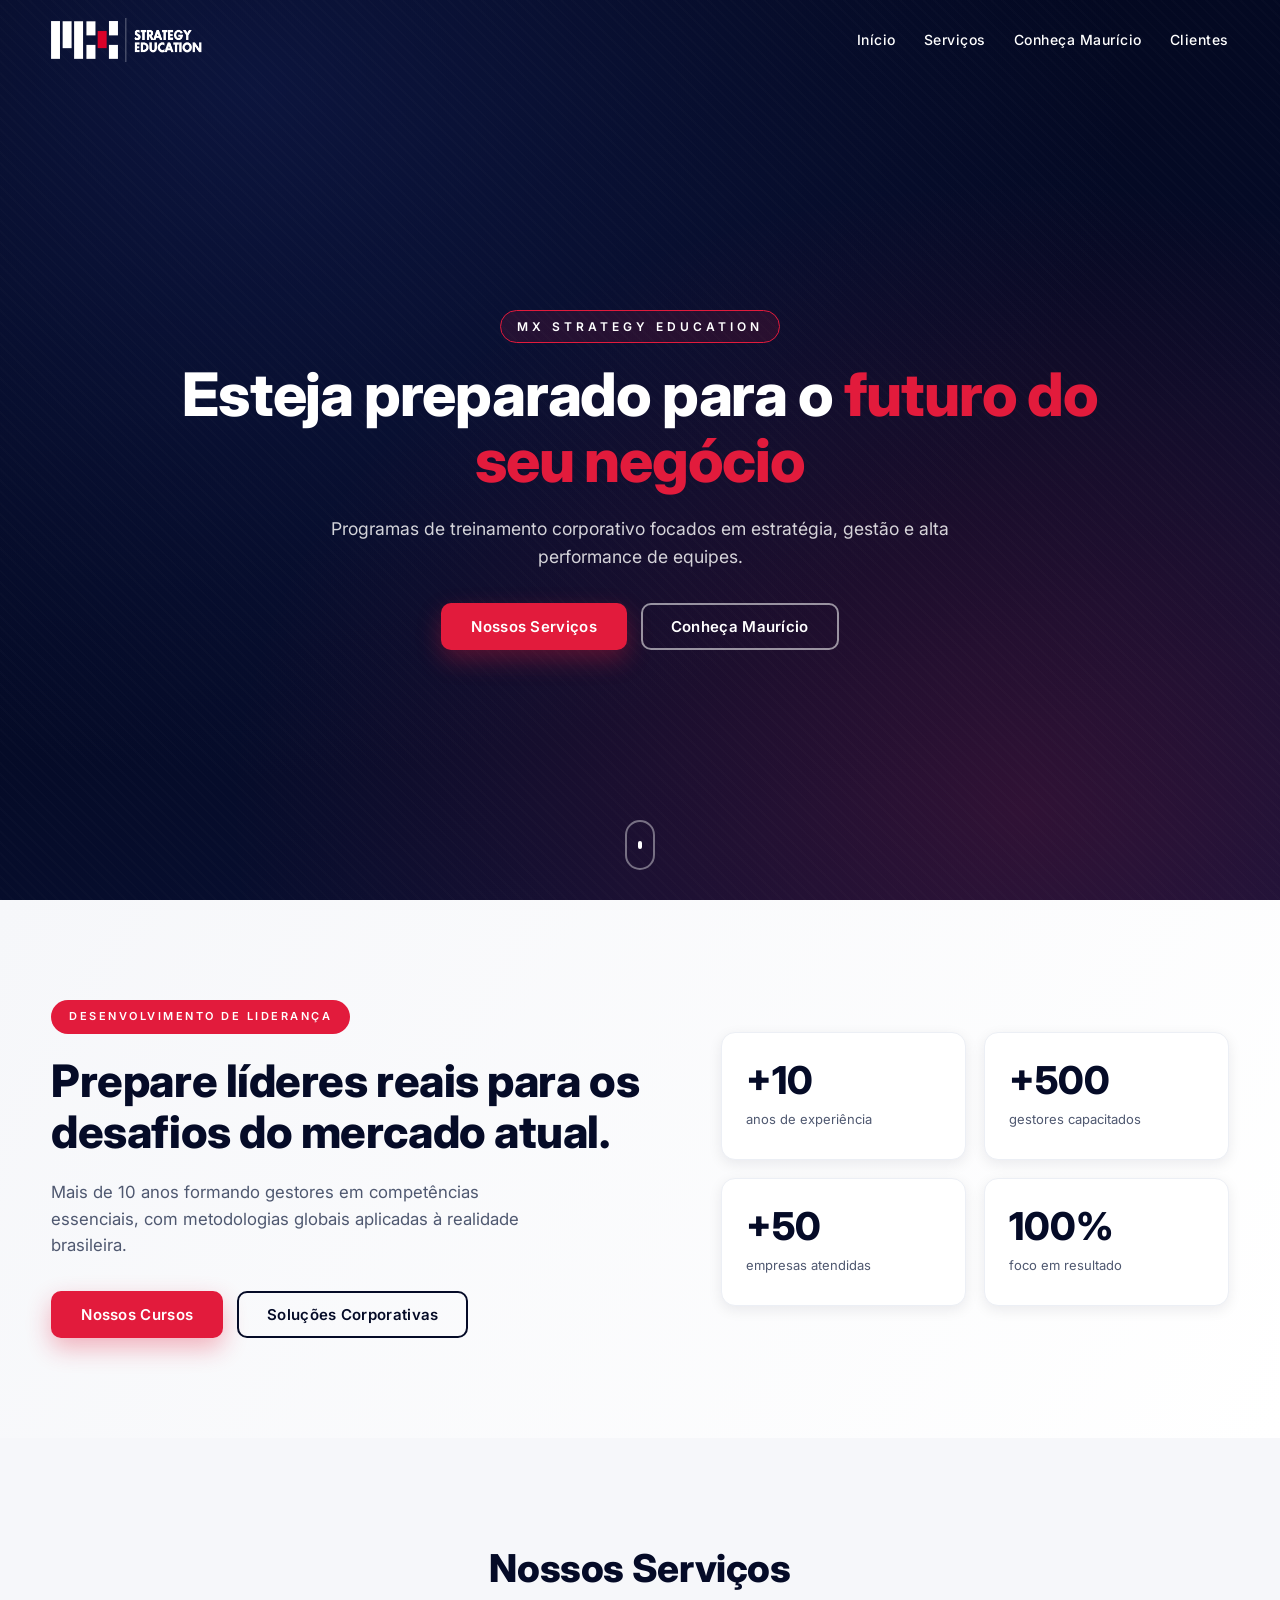
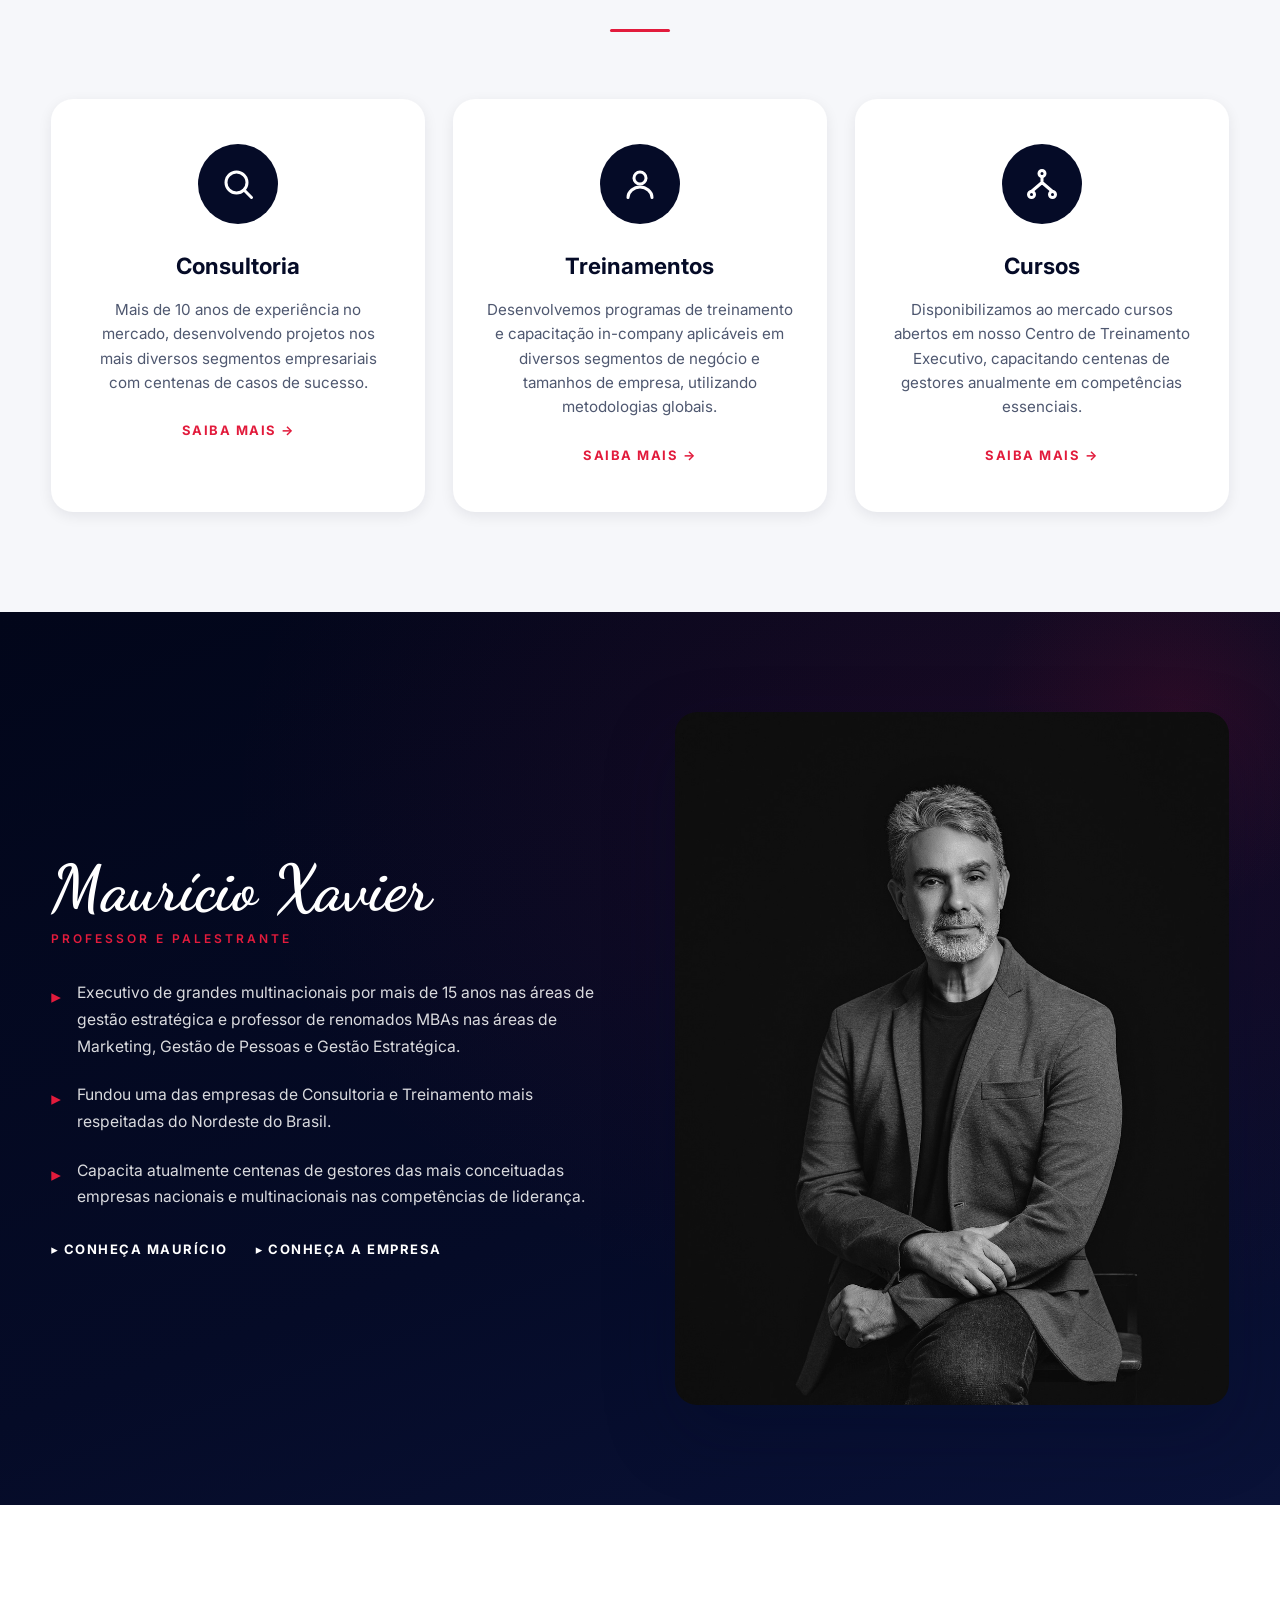
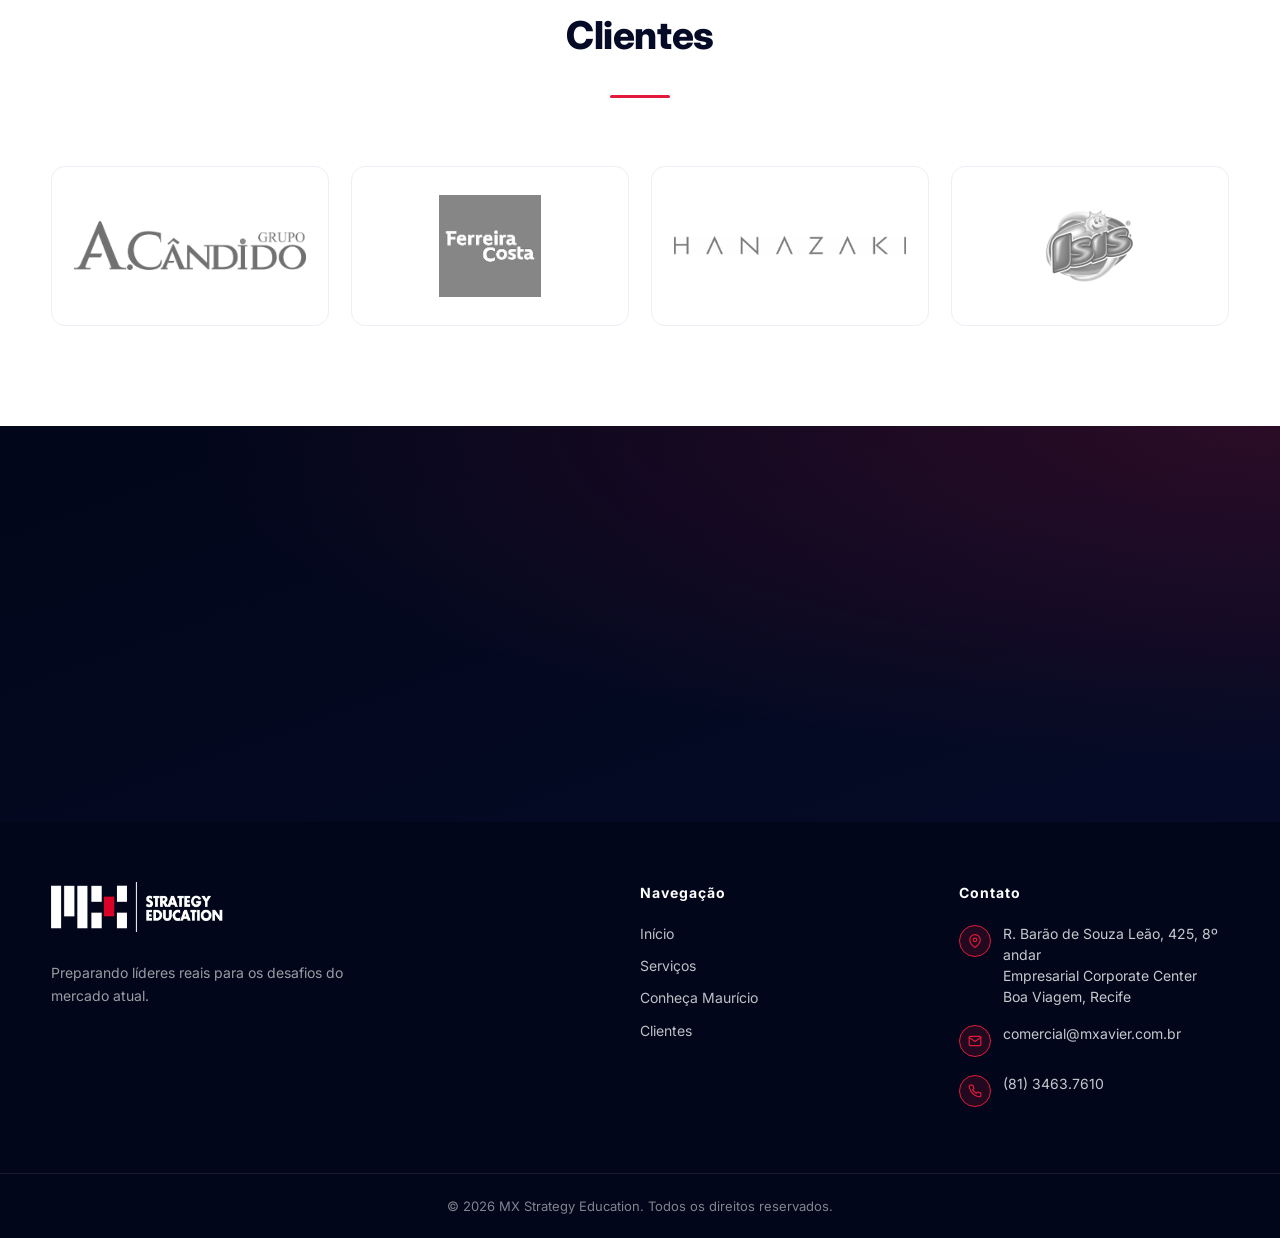
==== index.html @ 1141514d "Primeira Versão do Site" ====
<!DOCTYPE html>
<html lang="pt-BR">
<head>
  <meta charset="UTF-8" />
  <meta name="viewport" content="width=device-width, initial-scale=1.0" />
  <meta name="description" content="MX Strategy Education — Consultoria, treinamentos e cursos em gestão estratégica, liderança e alta performance de equipes. Mais de 10 anos formando gestores no Brasil." />
  <meta name="keywords" content="treinamento corporativo, consultoria empresarial, gestão estratégica, liderança, MBA, Maurício Xavier, M.Xavier & Associados, Recife, Boa Viagem" />
  <meta name="author" content="MX Strategy Education" />
  <meta name="robots" content="index, follow" />
  <title>MX Strategy Education</title>

  <link rel="canonical" href="https://www.mxavier.com.br/" />

  <meta property="og:type" content="website" />
  <meta property="og:site_name" content="MX Strategy Education" />
  <meta property="og:locale" content="pt_BR" />
  <meta property="og:url" content="https://www.mxavier.com.br/" />
  <meta property="og:title" content="MX Strategy Education | Esteja preparado para o futuro do seu negócio" />
  <meta property="og:description" content="Consultoria, treinamentos e cursos em gestão estratégica, liderança e alta performance de equipes." />
  <meta property="og:image" content="https://www.mxavier.com.br/assets/mx-logo-branca.png" />
  <meta property="og:image:alt" content="MX Strategy Education" />

  <meta name="twitter:card" content="summary_large_image" />
  <meta name="twitter:title" content="MX Strategy Education" />
  <meta name="twitter:description" content="Programas de treinamento corporativo focados em estratégia, gestão e alta performance de equipes." />
  <meta name="twitter:image" content="https://www.mxavier.com.br/assets/mx-logo-branca.png" />

  <link rel="icon" type="image/svg+xml" href="assets/favicon.svg" />
  <link rel="alternate icon" href="assets/favicon.svg" />

  <link rel="preconnect" href="https://fonts.googleapis.com">
  <link rel="preconnect" href="https://fonts.gstatic.com" crossorigin>
  <link href="https://fonts.googleapis.com/css2?family=Inter:wght@400;500;600;700;800;900&family=Dancing+Script:wght@700&display=swap" rel="stylesheet">

  <link rel="stylesheet" href="css/styles.css" />
</head>
<body>

  <header class="site-header" id="siteHeader">
    <div class="container nav-container">
      <a href="#inicio" class="logo">
        <img src="assets/mx-logo-branca.png" alt="MX Strategy Education">
      </a>
      <nav class="nav" id="mainNav">
        <a href="#inicio">Início</a>
        <a href="#servicos">Serviços</a>
        <a href="#mauricio">Conheça Maurício</a>
        <a href="#clientes">Clientes</a>
      </nav>
      <button class="nav-toggle" id="navToggle" aria-label="Abrir menu">
        <span></span><span></span><span></span>
      </button>
    </div>
  </header>

  <section class="hero" id="inicio">
    <div class="hero-overlay"></div>
    <div class="container hero-content">
      <p class="eyebrow">MX STRATEGY EDUCATION</p>
      <h1 class="hero-title">
        Esteja preparado para o <span class="accent">futuro do seu negócio</span>
      </h1>
      <p class="hero-sub">
        Programas de treinamento corporativo focados em estratégia,
        gestão e alta performance de equipes.
      </p>
      <div class="hero-cta">
        <a href="#servicos" class="btn btn-primary">Nossos Serviços</a>
        <a href="#mauricio" class="btn btn-ghost">Conheça Maurício</a>
      </div>
    </div>
    <a href="#servicos" class="scroll-down" aria-label="Rolar para baixo"><span></span></a>
  </section>

  <section class="band">
    <div class="container band-grid">
      <div class="band-text">
        <span class="badge">DESENVOLVIMENTO DE LIDERANÇA</span>
        <h2>Prepare líderes reais para os desafios do mercado atual.</h2>
        <p>Mais de 10 anos formando gestores em competências essenciais, com metodologias globais aplicadas à realidade brasileira.</p>
        <div class="band-cta">
          <a href="#servicos" class="btn btn-primary">Nossos Cursos</a>
          <a href="#mauricio" class="btn btn-outline">Soluções Corporativas</a>
        </div>
      </div>
      <div class="band-stats">
        <div class="stat"><strong>+10</strong><span>anos de experiência</span></div>
        <div class="stat"><strong>+500</strong><span>gestores capacitados</span></div>
        <div class="stat"><strong>+50</strong><span>empresas atendidas</span></div>
        <div class="stat"><strong>100%</strong><span>foco em resultado</span></div>
      </div>
    </div>
  </section>

  <section class="services" id="servicos">
    <div class="container">
      <header class="section-header">
        <h2>Nossos Serviços</h2>
        <span class="section-divider"></span>
      </header>
      <div class="service-grid">
        <article class="service-card">
          <div class="service-icon">
            <svg viewBox="0 0 24 24" fill="none" stroke="currentColor" stroke-width="2" stroke-linecap="round" stroke-linejoin="round">
              <circle cx="11" cy="11" r="7"></circle><path d="m21 21-4.3-4.3"></path>
            </svg>
          </div>
          <h3>Consultoria</h3>
          <p>Mais de 10 anos de experiência no mercado, desenvolvendo projetos nos mais diversos segmentos empresariais com centenas de casos de sucesso.</p>
          <a href="#contato" class="card-link">SAIBA MAIS →</a>
        </article>
        <article class="service-card">
          <div class="service-icon">
            <svg viewBox="0 0 24 24" fill="none" stroke="currentColor" stroke-width="2" stroke-linecap="round" stroke-linejoin="round">
              <circle cx="12" cy="8" r="4"></circle><path d="M4 21c0-4 4-7 8-7s8 3 8 7"></path>
            </svg>
          </div>
          <h3>Treinamentos</h3>
          <p>Desenvolvemos programas de treinamento e capacitação in-company aplicáveis em diversos segmentos de negócio e tamanhos de empresa, utilizando metodologias globais.</p>
          <a href="#contato" class="card-link">SAIBA MAIS →</a>
        </article>
        <article class="service-card">
          <div class="service-icon">
            <svg viewBox="0 0 24 24" fill="none" stroke="currentColor" stroke-width="2" stroke-linecap="round" stroke-linejoin="round">
              <circle cx="12" cy="5" r="2"></circle><circle cx="5" cy="19" r="2"></circle><circle cx="19" cy="19" r="2"></circle><path d="M12 7v4M12 11l-7 6M12 11l7 6"></path>
            </svg>
          </div>
          <h3>Cursos</h3>
          <p>Disponibilizamos ao mercado cursos abertos em nosso Centro de Treinamento Executivo, capacitando centenas de gestores anualmente em competências essenciais.</p>
          <a href="#contato" class="card-link">SAIBA MAIS →</a>
        </article>
      </div>
    </div>
  </section>

  <section class="mauricio" id="mauricio">
    <div class="container mauricio-grid">
      <div class="mauricio-text">
        <h2 class="mauricio-name">Maurício Xavier</h2>
        <p class="mauricio-role">PROFESSOR E PALESTRANTE</p>
        <ul class="bullet-list">
          <li>Executivo de grandes multinacionais por mais de 15 anos nas áreas de gestão estratégica e professor de renomados MBAs nas áreas de Marketing, Gestão de Pessoas e Gestão Estratégica.</li>
          <li>Fundou uma das empresas de Consultoria e Treinamento mais respeitadas do Nordeste do Brasil.</li>
          <li>Capacita atualmente centenas de gestores das mais conceituadas empresas nacionais e multinacionais nas competências de liderança.</li>
        </ul>
        <div class="mauricio-links">
          <a href="mauricio.html" class="link-arrow">▸ CONHEÇA MAURÍCIO</a>
          <a href="empresa.html" class="link-arrow">▸ CONHEÇA A EMPRESA</a>
        </div>
      </div>
      <div class="mauricio-photo">
        <img src="assets/mauricio.jpg" alt="Maurício Xavier">
      </div>
    </div>
  </section>

  <section class="clients" id="clientes">
    <div class="container">
      <header class="section-header">
        <h2>Clientes</h2>
        <span class="section-divider"></span>
      </header>
      <div class="client-grid">
        <div class="client-logo"><img src="assets/cliente-acandido.png" alt="Grupo A.Cândido"></div>
        <div class="client-logo"><img src="assets/cliente-ferreiracosta.png" alt="Ferreira Costa"></div>
        <div class="client-logo"><img src="assets/cliente-hanazaki.jpg" alt="Hanazaki"></div>
        <div class="client-logo"><img src="assets/cliente-isis.png" alt="Isis"></div>
      </div>
    </div>
  </section>

  <section class="cta" id="contato">
    <div class="container cta-inner">
      <h2>Vamos preparar a sua equipe para o futuro?</h2>
      <p>Entre em contato e descubra como podemos transformar a performance da sua empresa.</p>
      <a href="mailto:comercial@mxavier.com.br" class="btn btn-primary btn-lg">Fale Conosco</a>
    </div>
  </section>

  <footer class="site-footer">
    <div class="container footer-grid">
      <div>
        <div class="logo logo-footer"><img src="assets/mx-logo-branca.png" alt="MX Strategy Education"></div>
        <p class="footer-tagline">Preparando líderes reais para os desafios do mercado atual.</p>
      </div>
      <div>
        <h4>Navegação</h4>
        <ul>
          <li><a href="#inicio">Início</a></li>
          <li><a href="#servicos">Serviços</a></li>
          <li><a href="#mauricio">Conheça Maurício</a></li>
          <li><a href="#clientes">Clientes</a></li>
        </ul>
      </div>
      <div>
        <h4>Contato</h4>
        <ul class="contact-list">
          <li>
            <span class="contact-icon"><svg viewBox="0 0 24 24" fill="none" stroke="currentColor" stroke-width="2" stroke-linecap="round" stroke-linejoin="round"><path d="M21 10c0 7-9 13-9 13s-9-6-9-13a9 9 0 0 1 18 0z"></path><circle cx="12" cy="10" r="3"></circle></svg></span>
            <span>R. Barão de Souza Leão, 425, 8º andar<br>Empresarial Corporate Center<br>Boa Viagem, Recife</span>
          </li>
          <li>
            <span class="contact-icon"><svg viewBox="0 0 24 24" fill="none" stroke="currentColor" stroke-width="2" stroke-linecap="round" stroke-linejoin="round"><rect x="2" y="4" width="20" height="16" rx="2"></rect><path d="m22 6-10 7L2 6"></path></svg></span>
            <a href="mailto:comercial@mxavier.com.br">comercial@mxavier.com.br</a>
          </li>
          <li>
            <span class="contact-icon"><svg viewBox="0 0 24 24" fill="none" stroke="currentColor" stroke-width="2" stroke-linecap="round" stroke-linejoin="round"><path d="M22 16.92v3a2 2 0 0 1-2.18 2 19.79 19.79 0 0 1-8.63-3.07 19.5 19.5 0 0 1-6-6 19.79 19.79 0 0 1-3.07-8.67A2 2 0 0 1 4.11 2h3a2 2 0 0 1 2 1.72 12.84 12.84 0 0 0 .7 2.81 2 2 0 0 1-.45 2.11L8.09 9.91a16 16 0 0 0 6 6l1.27-1.27a2 2 0 0 1 2.11-.45 12.84 12.84 0 0 0 2.81.7A2 2 0 0 1 22 16.92z"></path></svg></span>
            <a href="tel:+558134637610">(81) 3463.7610</a>
          </li>
        </ul>
      </div>
    </div>
    <div class="footer-bottom">
      <div class="container">© <span id="year"></span> MX Strategy Education. Todos os direitos reservados.</div>
    </div>
  </footer>

  <script src="js/script.js"></script>

  <script type="application/ld+json">
  {
    "@context": "https://schema.org",
    "@type": "Organization",
    "name": "MX Strategy Education",
    "alternateName": "M.XAVIER & ASSOCIADOS",
    "description": "Consultoria, treinamentos e cursos em gestão estratégica, liderança e alta performance de equipes.",
    "url": "https://www.mxavier.com.br/",
    "logo": "https://www.mxavier.com.br/assets/mx-logo-branca.png",
    "email": "comercial@mxavier.com.br",
    "telephone": "+55-81-3463-7610",
    "address": {"@type": "PostalAddress", "streetAddress": "R. Barão de Souza Leão, 425, 8º andar - Empresarial Corporate Center", "addressLocality": "Recife", "addressRegion": "PE", "addressCountry": "BR"},
    "founder": {"@type": "Person", "name": "Maurício Xavier", "jobTitle": "Professor e Palestrante"},
    "areaServed": "BR",
    "knowsAbout": ["Treinamento Corporativo", "Consultoria Empresarial", "Gestão Estratégica", "Desenvolvimento de Liderança"]
  }
  </script>
</body>
</html>
---- css/styles.css ----
/* ==========================================================
   MX STRATEGY EDUCATION — Estilos
   Paleta: AZUL ESCURO PREMIUM (navy/midnight) + VERMELHO
   ========================================================== */

:root {
  /* === AZUL PREMIUM (navy escuro) === */
  --blue-950: #02061a;     /* mais profundo, quase preto */
  --blue-900: #050b27;     /* navy profundo (cor da logo) */
  --blue-800: #0a1238;     /* navy escuro */
  --blue-700: #0e1a47;     /* navy médio (acento) */
  --blue-600: #142057;     /* navy levemente mais claro */

  /* === VERMELHO (único acento de cor) === */
  --red: #e21b3c;
  --red-dark: #b8152f;
  --red-deep: #8a0f23;

  /* === NEUTROS === */
  --white: #ffffff;
  --gray-50: #f6f7fa;
  --gray-100: #eceff5;
  --gray-200: #d8dde8;
  --gray-400: #9098ab;
  --gray-600: #4f5870;
  --gray-800: #1a2138;

  /* === TIPOGRAFIA === */
  --font-sans: 'Inter', system-ui, -apple-system, "Segoe UI", Roboto, sans-serif;
  --font-script: 'Dancing Script', cursive;

  /* === EFEITOS === */
  --shadow-sm: 0 4px 14px rgba(5, 11, 39, 0.08);
  --shadow-md: 0 14px 36px rgba(5, 11, 39, 0.14);
  --shadow-lg: 0 28px 70px rgba(5, 11, 39, 0.25);
  --radius: 14px;
  --radius-lg: 22px;
  --transition: 0.35s cubic-bezier(.2,.7,.3,1);
}

/* ===== RESET ===== */
*, *::before, *::after { box-sizing: border-box; }
html { scroll-behavior: smooth; }
body {
  margin: 0;
  font-family: var(--font-sans);
  color: var(--gray-800);
  background: var(--white);
  line-height: 1.6;
  -webkit-font-smoothing: antialiased;
}
img { max-width: 100%; display: block; }
a { color: inherit; text-decoration: none; }
ul { list-style: none; padding: 0; margin: 0; }

.container {
  width: min(1200px, 92%);
  margin-inline: auto;
}

/* =========================================================
   HEADER
   ========================================================= */
.site-header {
  position: fixed;
  inset: 0 0 auto 0;
  z-index: 50;
  padding: 18px 0;
  transition: background var(--transition), padding var(--transition), box-shadow var(--transition);
}
.site-header.scrolled {
  background: rgba(5, 11, 39, 0.95);
  backdrop-filter: blur(10px);
  padding: 12px 0;
  box-shadow: var(--shadow-md);
}
.nav-container {
  display: flex;
  align-items: center;
  justify-content: space-between;
  gap: 24px;
}

/* Logo */
.logo {
  display: inline-flex;
  align-items: center;
  color: var(--white);
}
.logo img {
  height: 44px;
  width: auto;
  display: block;
  transition: opacity var(--transition);
}
.logo:hover img { opacity: 0.85; }

/* Nav */
.nav {
  display: flex;
  align-items: center;
  gap: 28px;
}
.nav a {
  color: var(--white);
  font-size: 14px;
  font-weight: 500;
  letter-spacing: 0.5px;
  position: relative;
  padding: 8px 0;
  transition: color var(--transition);
}
.nav a::after {
  content: '';
  position: absolute;
  left: 0; right: 0; bottom: 0;
  height: 2px;
  background: var(--red);
  transform: scaleX(0);
  transform-origin: left;
  transition: transform var(--transition);
}
.nav a:hover { color: var(--red); }
.nav a:hover::after { transform: scaleX(1); }

/* Toggle mobile */
.nav-toggle {
  display: none;
  background: transparent;
  border: 0;
  width: 40px;
  height: 40px;
  cursor: pointer;
  flex-direction: column;
  gap: 6px;
  align-items: center;
  justify-content: center;
}
.nav-toggle span {
  display: block;
  width: 26px;
  height: 2px;
  background: var(--white);
  transition: transform var(--transition), opacity var(--transition);
}

/* =========================================================
   HERO
   ========================================================= */
.hero {
  position: relative;
  min-height: 100vh;
  display: grid;
  place-items: center;
  text-align: center;
  color: var(--white);
  overflow: hidden;

  /* AZUL PREMIUM profundo, sem matizes claros. Detalhe vermelho muito sutil. */
  background:
    radial-gradient(ellipse at 80% 90%, rgba(226,27,60,0.18), transparent 55%),
    radial-gradient(ellipse at 20% 10%, rgba(20,32,87,0.55), transparent 60%),
    linear-gradient(160deg, var(--blue-950) 0%, var(--blue-900) 55%, var(--blue-800) 100%);
}
.hero-overlay {
  position: absolute;
  inset: 0;
  background:
    repeating-linear-gradient(
      45deg,
      rgba(255,255,255,0.012) 0,
      rgba(255,255,255,0.012) 2px,
      transparent 2px,
      transparent 8px
    );
  pointer-events: none;
}
.hero-content {
  position: relative;
  z-index: 2;
  padding: 140px 0 80px;
  max-width: 920px;
}
.eyebrow {
  display: inline-block;
  letter-spacing: 4px;
  font-size: 12px;
  font-weight: 600;
  color: var(--white);
  margin: 0 0 18px;
  padding: 6px 16px;
  border: 1px solid var(--red);
  border-radius: 100px;
  background: rgba(226, 27, 60, 0.12);
}
.hero-title {
  font-size: clamp(2rem, 5vw, 3.75rem);
  font-weight: 800;
  line-height: 1.1;
  margin: 0 0 22px;
  letter-spacing: -0.02em;
  color: var(--white);
}
.hero-title .accent {
  color: var(--red);
}
.hero-sub {
  font-size: 1.1rem;
  max-width: 640px;
  margin: 0 auto 32px;
  color: rgba(255,255,255,0.82);
}
.hero-cta {
  display: flex;
  gap: 14px;
  justify-content: center;
  flex-wrap: wrap;
}

/* Scroll down indicator */
.scroll-down {
  position: absolute;
  bottom: 30px;
  left: 50%;
  transform: translateX(-50%);
  z-index: 2;
  display: grid;
  place-items: center;
  width: 30px;
  height: 50px;
  border: 2px solid rgba(255,255,255,0.4);
  border-radius: 30px;
}
.scroll-down span {
  display: block;
  width: 4px;
  height: 8px;
  background: var(--white);
  border-radius: 4px;
  animation: scrollHint 1.6s ease-in-out infinite;
}
@keyframes scrollHint {
  0%, 100% { transform: translateY(-6px); opacity: 0; }
  50%      { transform: translateY(6px);  opacity: 1; }
}

/* =========================================================
   BOTÕES
   ========================================================= */
.btn {
  display: inline-block;
  padding: 14px 28px;
  border-radius: 10px;
  font-weight: 600;
  font-size: 15px;
  letter-spacing: 0.3px;
  transition: transform var(--transition), background var(--transition), color var(--transition), box-shadow var(--transition);
  cursor: pointer;
  border: 2px solid transparent;
  line-height: 1;
}
.btn-primary {
  background: var(--red);
  color: var(--white);
  box-shadow: 0 10px 24px rgba(226, 27, 60, 0.32);
}
.btn-primary:hover {
  background: var(--red-dark);
  transform: translateY(-2px);
  box-shadow: 0 16px 34px rgba(226, 27, 60, 0.42);
}
.btn-ghost {
  background: transparent;
  color: var(--white);
  border-color: rgba(255,255,255,0.55);
}
.btn-ghost:hover {
  background: var(--white);
  color: var(--blue-900);
  border-color: var(--white);
}
.btn-outline {
  background: transparent;
  color: var(--blue-900);
  border-color: var(--blue-900);
}
.btn-outline:hover {
  background: var(--blue-900);
  color: var(--white);
}
.btn-lg { padding: 18px 36px; font-size: 16px; }

/* =========================================================
   FAIXA LIDERANÇA
   ========================================================= */
.band {
  padding: 100px 0;
  background:
    linear-gradient(120deg, var(--gray-50) 0%, var(--white) 100%);
}
.band-grid {
  display: grid;
  grid-template-columns: 1.2fr 1fr;
  gap: 60px;
  align-items: center;
}
.badge {
  display: inline-block;
  background: var(--red);
  color: var(--white);
  font-size: 11px;
  font-weight: 600;
  letter-spacing: 2.5px;
  padding: 8px 18px;
  border-radius: 100px;
  margin-bottom: 22px;
}
.band-text h2 {
  font-size: clamp(1.8rem, 3.5vw, 2.8rem);
  font-weight: 800;
  line-height: 1.15;
  color: var(--blue-900);
  letter-spacing: -0.01em;
  margin: 0 0 20px;
}
.band-text p {
  font-size: 1.05rem;
  color: var(--gray-600);
  max-width: 520px;
  margin-bottom: 32px;
}
.band-cta { display: flex; gap: 14px; flex-wrap: wrap; }

.band-stats {
  display: grid;
  grid-template-columns: repeat(2, 1fr);
  gap: 18px;
}
.stat {
  background: var(--white);
  border-radius: var(--radius);
  padding: 28px 24px;
  box-shadow: var(--shadow-sm);
  border: 1px solid var(--gray-100);
  transition: transform var(--transition), box-shadow var(--transition);
}
.stat:hover {
  transform: translateY(-4px);
  box-shadow: var(--shadow-md);
}
.stat strong {
  display: block;
  font-size: 2.4rem;
  font-weight: 800;
  color: var(--blue-900);
  line-height: 1;
  margin-bottom: 6px;
}
.stat span {
  font-size: 13px;
  color: var(--gray-600);
}

/* =========================================================
   SEÇÕES — header padrão
   ========================================================= */
.section-header {
  text-align: center;
  margin-bottom: 60px;
}
.section-header h2 {
  font-size: clamp(1.8rem, 3vw, 2.5rem);
  color: var(--blue-900);
  font-weight: 800;
  letter-spacing: -0.01em;
  margin: 0 0 14px;
}
.section-divider {
  display: inline-block;
  width: 60px;
  height: 3px;
  background: var(--red);
  border-radius: 3px;
}

/* =========================================================
   SERVIÇOS
   ========================================================= */
.services {
  padding: 100px 0;
  background: var(--gray-50);
}
.service-grid {
  display: grid;
  grid-template-columns: repeat(3, 1fr);
  gap: 28px;
}
.service-card {
  background: var(--white);
  border-radius: var(--radius-lg);
  padding: 44px 32px;
  text-align: center;
  box-shadow: var(--shadow-sm);
  border: 1px solid transparent;
  transition: transform var(--transition), box-shadow var(--transition), border-color var(--transition);
  position: relative;
  overflow: hidden;
}
.service-card::before {
  content: '';
  position: absolute;
  inset: 0;
  background: linear-gradient(160deg, var(--blue-900), var(--blue-950));
  opacity: 0;
  transition: opacity var(--transition);
  z-index: 0;
}
.service-card > * { position: relative; z-index: 1; }

.service-card:hover {
  transform: translateY(-8px);
  box-shadow: var(--shadow-lg);
}
.service-card:hover::before { opacity: 1; }
.service-card:hover h3,
.service-card:hover p { color: var(--white); }
.service-card:hover .service-icon {
  background: var(--white);
  color: var(--blue-900);
}
.service-card:hover .card-link {
  color: var(--red);
}

.service-icon {
  width: 80px;
  height: 80px;
  border-radius: 50%;
  background: var(--blue-900);
  color: var(--white);
  display: grid;
  place-items: center;
  margin: 0 auto 24px;
  transition: background var(--transition), color var(--transition);
}
.service-icon svg { width: 36px; height: 36px; }

.service-card h3 {
  font-size: 1.4rem;
  font-weight: 700;
  color: var(--blue-900);
  margin: 0 0 14px;
  transition: color var(--transition);
}
.service-card p {
  color: var(--gray-600);
  font-size: 0.95rem;
  margin: 0 0 22px;
  transition: color var(--transition);
}
.card-link {
  display: inline-block;
  color: var(--red);
  font-size: 13px;
  font-weight: 700;
  letter-spacing: 1.5px;
  transition: color var(--transition);
}

/* =========================================================
   CONHEÇA MAURÍCIO
   ========================================================= */
.mauricio {
  padding: 100px 0;
  background:
    radial-gradient(ellipse at 80% 20%, rgba(226,27,60,0.10), transparent 55%),
    linear-gradient(160deg, var(--blue-950) 0%, var(--blue-900) 60%, var(--blue-800) 100%);
  color: var(--white);
  position: relative;
  overflow: hidden;
}
.mauricio::before {
  content: '';
  position: absolute;
  top: -100px; right: -100px;
  width: 400px;
  height: 400px;
  background: radial-gradient(circle, rgba(226,27,60,0.10), transparent 70%);
  pointer-events: none;
}
.mauricio-grid {
  display: grid;
  grid-template-columns: 1fr 1fr;
  gap: 70px;
  align-items: center;
  position: relative;
}
.mauricio-name {
  font-family: var(--font-script);
  font-size: clamp(2.5rem, 5vw, 4rem);
  font-weight: 700;
  margin: 0;
  line-height: 1;
  color: var(--white);
}
.mauricio-role {
  color: var(--red);
  letter-spacing: 3px;
  font-size: 12px;
  font-weight: 600;
  margin: 8px 0 32px;
}
.bullet-list li {
  position: relative;
  padding-left: 26px;
  margin-bottom: 22px;
  color: rgba(255,255,255,0.85);
  font-size: 0.98rem;
  line-height: 1.7;
}
.bullet-list li::before {
  content: '▸';
  position: absolute;
  left: 0;
  top: 0;
  color: var(--red);
  font-size: 1.2rem;
}
.mauricio-links {
  display: flex;
  gap: 28px;
  margin-top: 28px;
  flex-wrap: wrap;
}
.link-arrow {
  color: var(--white);
  font-weight: 700;
  letter-spacing: 1.5px;
  font-size: 13px;
  transition: color var(--transition);
}
.link-arrow:hover { color: var(--red); }

/* Foto do Maurício — EFEITO P&B → COR no hover */
.mauricio-photo {
  position: relative;
  border-radius: var(--radius-lg);
  overflow: hidden;
  aspect-ratio: 4 / 5;
  box-shadow: var(--shadow-lg);
}
.mauricio-photo img,
.mauricio-photo .photo-placeholder {
  width: 100%;
  height: 100%;
  object-fit: cover;
  filter: grayscale(100%) contrast(1.05);
  transition: filter 0.6s ease, transform 0.6s ease;
}
.mauricio-photo:hover img,
.mauricio-photo:hover .photo-placeholder {
  filter: grayscale(0%) contrast(1);
  transform: scale(1.04);
}

/* Placeholder para foto */
.photo-placeholder {
  background: linear-gradient(135deg, #1a2138, #2a3252);
  display: grid;
  place-items: center;
  color: rgba(255,255,255,0.7);
  font-size: 14px;
  text-align: center;
  padding: 20px;
}
.photo-placeholder small {
  display: block;
  font-size: 12px;
  opacity: 0.6;
  margin-top: 6px;
}

/* =========================================================
   CLIENTES (4 logos)
   ========================================================= */
.clients {
  padding: 100px 0;
  background: var(--white);
}
.client-grid {
  display: grid;
  grid-template-columns: repeat(4, 1fr);
  gap: 22px;
}
.client-logo {
  background: var(--white);
  border-radius: var(--radius);
  height: 160px;
  display: flex;
  align-items: center;
  justify-content: center;
  border: 1px solid var(--gray-100);
  transition: transform var(--transition), box-shadow var(--transition), border-color var(--transition);
  position: relative;
  overflow: hidden;
  padding: 28px 22px;
}
.client-logo img {
  max-width: 100%;
  max-height: 100%;
  width: auto;
  height: auto;
  object-fit: contain;
  object-position: center;
  filter: grayscale(100%);
  opacity: 0.65;
  transition: filter var(--transition), opacity var(--transition), transform var(--transition);
}
.client-logo:hover {
  transform: translateY(-4px);
  box-shadow: var(--shadow-md);
  border-color: var(--red);
}
.client-logo:hover img {
  filter: grayscale(0%);
  opacity: 1;
  transform: scale(1.05);
}
/* Placeholder de logo (caso a imagem não esteja na pasta ainda) */
.client-logo span {
  color: var(--gray-400);
  font-weight: 700;
  letter-spacing: 2px;
  font-size: 14px;
  transition: color var(--transition);
  text-align: center;
}
.client-logo:hover span {
  color: var(--blue-900);
}

.clients-note {
  text-align: center;
  color: var(--gray-400);
  font-size: 13px;
  margin-top: 30px;
  font-style: italic;
}

/* =========================================================
   CTA / CONTATO
   ========================================================= */
.cta {
  padding: 100px 0;
  background:
    radial-gradient(ellipse at top right, rgba(226,27,60,0.18), transparent 60%),
    linear-gradient(160deg, var(--blue-950), var(--blue-900));
  color: var(--white);
  text-align: center;
}
.cta-inner h2 {
  font-size: clamp(1.8rem, 3.5vw, 2.6rem);
  font-weight: 800;
  letter-spacing: -0.01em;
  margin: 0 0 14px;
}
.cta-inner p {
  font-size: 1.1rem;
  color: rgba(255,255,255,0.8);
  margin: 0 0 32px;
}

/* =========================================================
   FOOTER
   ========================================================= */
.site-footer {
  background: var(--blue-950);
  color: rgba(255,255,255,0.75);
  padding-top: 60px;
}
.footer-grid {
  display: grid;
  grid-template-columns: 2fr 1fr 1fr;
  gap: 50px;
  padding-bottom: 50px;
}
.logo-footer img {
  height: 50px;
  width: auto;
  display: block;
  margin-bottom: 16px;
}
.footer-tagline {
  font-size: 14px;
  max-width: 320px;
  color: rgba(255,255,255,0.6);
}
.site-footer h4 {
  color: var(--white);
  margin: 0 0 18px;
  font-size: 14px;
  letter-spacing: 1px;
}
.site-footer ul li {
  margin-bottom: 10px;
  font-size: 14px;
}
.site-footer ul a:hover { color: var(--red); }

/* Lista de contato com ícones */
.site-footer .contact-list {
  list-style: none;
  padding: 0;
  margin: 0;
}
.site-footer .contact-list li {
  display: flex;
  align-items: flex-start;
  gap: 12px;
  margin-bottom: 16px;
  font-size: 14px;
  color: rgba(255,255,255,0.78);
  line-height: 1.5;
}
.site-footer .contact-list .contact-icon {
  flex-shrink: 0;
  width: 32px;
  height: 32px;
  border-radius: 50%;
  background: rgba(226, 27, 60, 0.15);
  border: 1px solid var(--red);
  display: grid;
  place-items: center;
  color: var(--red);
  margin-top: 2px;
}
.site-footer .contact-list .contact-icon svg {
  width: 14px;
  height: 14px;
}
.site-footer .contact-list a {
  color: rgba(255,255,255,0.78);
  transition: color var(--transition);
}
.site-footer .contact-list a:hover {
  color: var(--red);
}
.footer-bottom {
  border-top: 1px solid rgba(255,255,255,0.08);
  padding: 22px 0;
  font-size: 13px;
  color: rgba(255,255,255,0.5);
  text-align: center;
}

/* =========================================================
   PÁGINAS INTERNAS (mauricio.html / empresa.html)
   ========================================================= */
.page-hero {
  position: relative;
  padding: 180px 0 80px;
  color: var(--white);
  text-align: center;
  background:
    radial-gradient(ellipse at 80% 90%, rgba(226,27,60,0.16), transparent 55%),
    linear-gradient(160deg, var(--blue-950) 0%, var(--blue-900) 55%, var(--blue-800) 100%);
  overflow: hidden;
}
.page-hero .breadcrumb {
  font-size: 12px;
  letter-spacing: 3px;
  color: var(--red);
  font-weight: 600;
  margin: 0 0 16px;
}
.page-hero h1 {
  font-size: clamp(2rem, 4.5vw, 3.4rem);
  font-weight: 800;
  letter-spacing: -0.02em;
  margin: 0 0 14px;
  line-height: 1.1;
}
.page-hero .lead {
  font-size: 1.1rem;
  color: rgba(255,255,255,0.8);
  max-width: 640px;
  margin: 0 auto;
}

.content-page {
  padding: 90px 0 100px;
  background: var(--white);
}
.content-page .back-link {
  display: inline-flex;
  align-items: center;
  gap: 8px;
  color: var(--blue-900);
  font-size: 13px;
  font-weight: 700;
  letter-spacing: 1.5px;
  margin-bottom: 30px;
  transition: color var(--transition), gap var(--transition);
}
.content-page .back-link:hover {
  color: var(--red);
  gap: 12px;
}

/* Lista de especializações */
.specialization-list {
  display: grid;
  grid-template-columns: repeat(2, 1fr);
  gap: 18px;
  margin-top: 20px;
}
.specialization-item {
  background: var(--gray-50);
  border-left: 4px solid var(--red);
  border-radius: 0 var(--radius) var(--radius) 0;
  padding: 22px 26px;
  display: flex;
  gap: 16px;
  align-items: flex-start;
  transition: transform var(--transition), box-shadow var(--transition), background var(--transition);
}
.specialization-item:hover {
  transform: translateX(4px);
  box-shadow: var(--shadow-md);
  background: var(--white);
}
.specialization-item .spec-icon {
  flex: 0 0 38px;
  width: 38px;
  height: 38px;
  border-radius: 50%;
  background: var(--blue-900);
  color: var(--white);
  display: grid;
  place-items: center;
  font-size: 14px;
  font-weight: 700;
}
.specialization-item .spec-text {
  flex: 1;
  color: var(--gray-800);
  font-size: 0.97rem;
  line-height: 1.55;
}
.specialization-item .spec-text strong {
  display: block;
  color: var(--blue-900);
  font-weight: 700;
  margin-bottom: 4px;
}
.specialization-item .spec-text em {
  color: var(--gray-600);
  font-style: normal;
  font-size: 0.88rem;
  letter-spacing: 0.3px;
}

/* Prosa institucional */
.company-prose {
  max-width: 780px;
  margin: 0 auto;
}
.company-prose p {
  font-size: 1.08rem;
  color: var(--gray-800);
  line-height: 1.8;
  margin: 0 0 22px;
}
.company-prose .pull-stat {
  display: grid;
  grid-template-columns: repeat(3, 1fr);
  gap: 18px;
  margin: 40px 0;
  padding: 30px;
  background: linear-gradient(160deg, var(--blue-950), var(--blue-900));
  color: var(--white);
  border-radius: var(--radius-lg);
  text-align: center;
}
.company-prose .pull-stat .pull-item strong {
  display: block;
  font-size: 2rem;
  font-weight: 800;
  color: var(--white);
  line-height: 1;
  margin-bottom: 6px;
}
.company-prose .pull-stat .pull-item span {
  font-size: 13px;
  color: rgba(255,255,255,0.7);
  letter-spacing: 0.5px;
}

@media (max-width: 720px) {
  .specialization-list { grid-template-columns: 1fr; }
  .company-prose .pull-stat { grid-template-columns: 1fr; gap: 22px; padding: 26px 18px; }
  .page-hero { padding: 140px 0 60px; }
}

/* =========================================================
   ANIMAÇÕES DE ENTRADA
   ========================================================= */
.fade-in {
  opacity: 0;
  transform: translateY(24px);
  transition: opacity 0.8s ease, transform 0.8s ease;
}
.fade-in.is-visible {
  opacity: 1;
  transform: translateY(0);
}

/* =========================================================
   RESPONSIVO
   ========================================================= */
@media (max-width: 960px) {
  .band-grid,
  .mauricio-grid {
    grid-template-columns: 1fr;
    gap: 40px;
  }
  .service-grid { grid-template-columns: 1fr 1fr; }
  .client-grid  { grid-template-columns: repeat(2, 1fr); }
  .footer-grid  { grid-template-columns: 1fr 1fr; }
}

@media (max-width: 720px) {
  .nav-toggle { display: flex; }
  .nav {
    position: fixed;
    top: 70px; right: 0;
    background: rgba(5, 11, 39, 0.98);
    backdrop-filter: blur(10px);
    flex-direction: column;
    gap: 0;
    padding: 20px 30px;
    min-width: 220px;
    border-radius: 0 0 0 var(--radius);
    box-shadow: var(--shadow-lg);
    transform: translateX(110%);
    transition: transform var(--transition);
  }
  .nav.is-open { transform: translateX(0); }
  .nav a {
    padding: 14px 0;
    border-bottom: 1px solid rgba(255,255,255,0.06);
  }

  .hero-content { padding: 130px 0 80px; }
  .service-grid { grid-template-columns: 1fr; }
  .client-grid  { grid-template-columns: 1fr 1fr; }
  .band-stats   { grid-template-columns: 1fr 1fr; }
  .footer-grid  { grid-template-columns: 1fr; gap: 30px; }
  .hero-cta, .band-cta, .mauricio-links { justify-content: center; }
  .mauricio-text { text-align: center; }
  .bullet-list { text-align: left; }

  .logo img { height: 36px; }
}
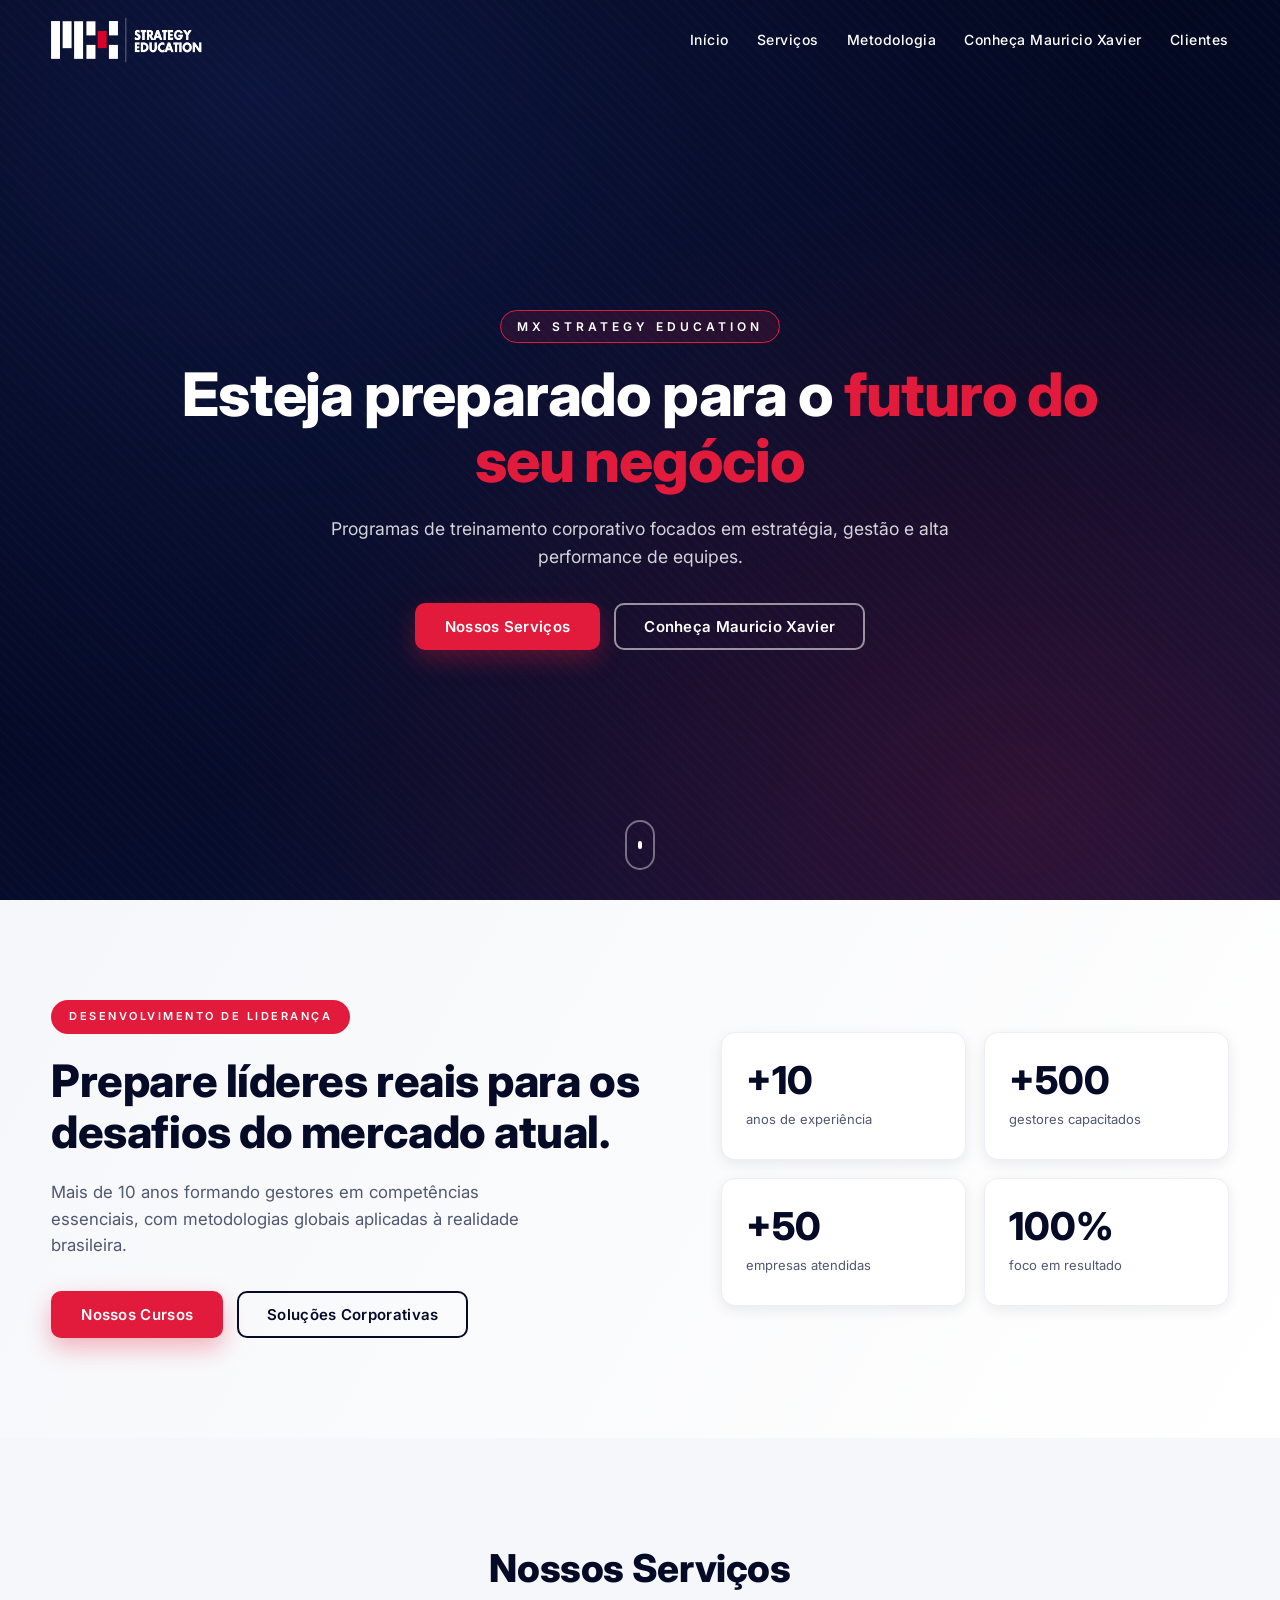
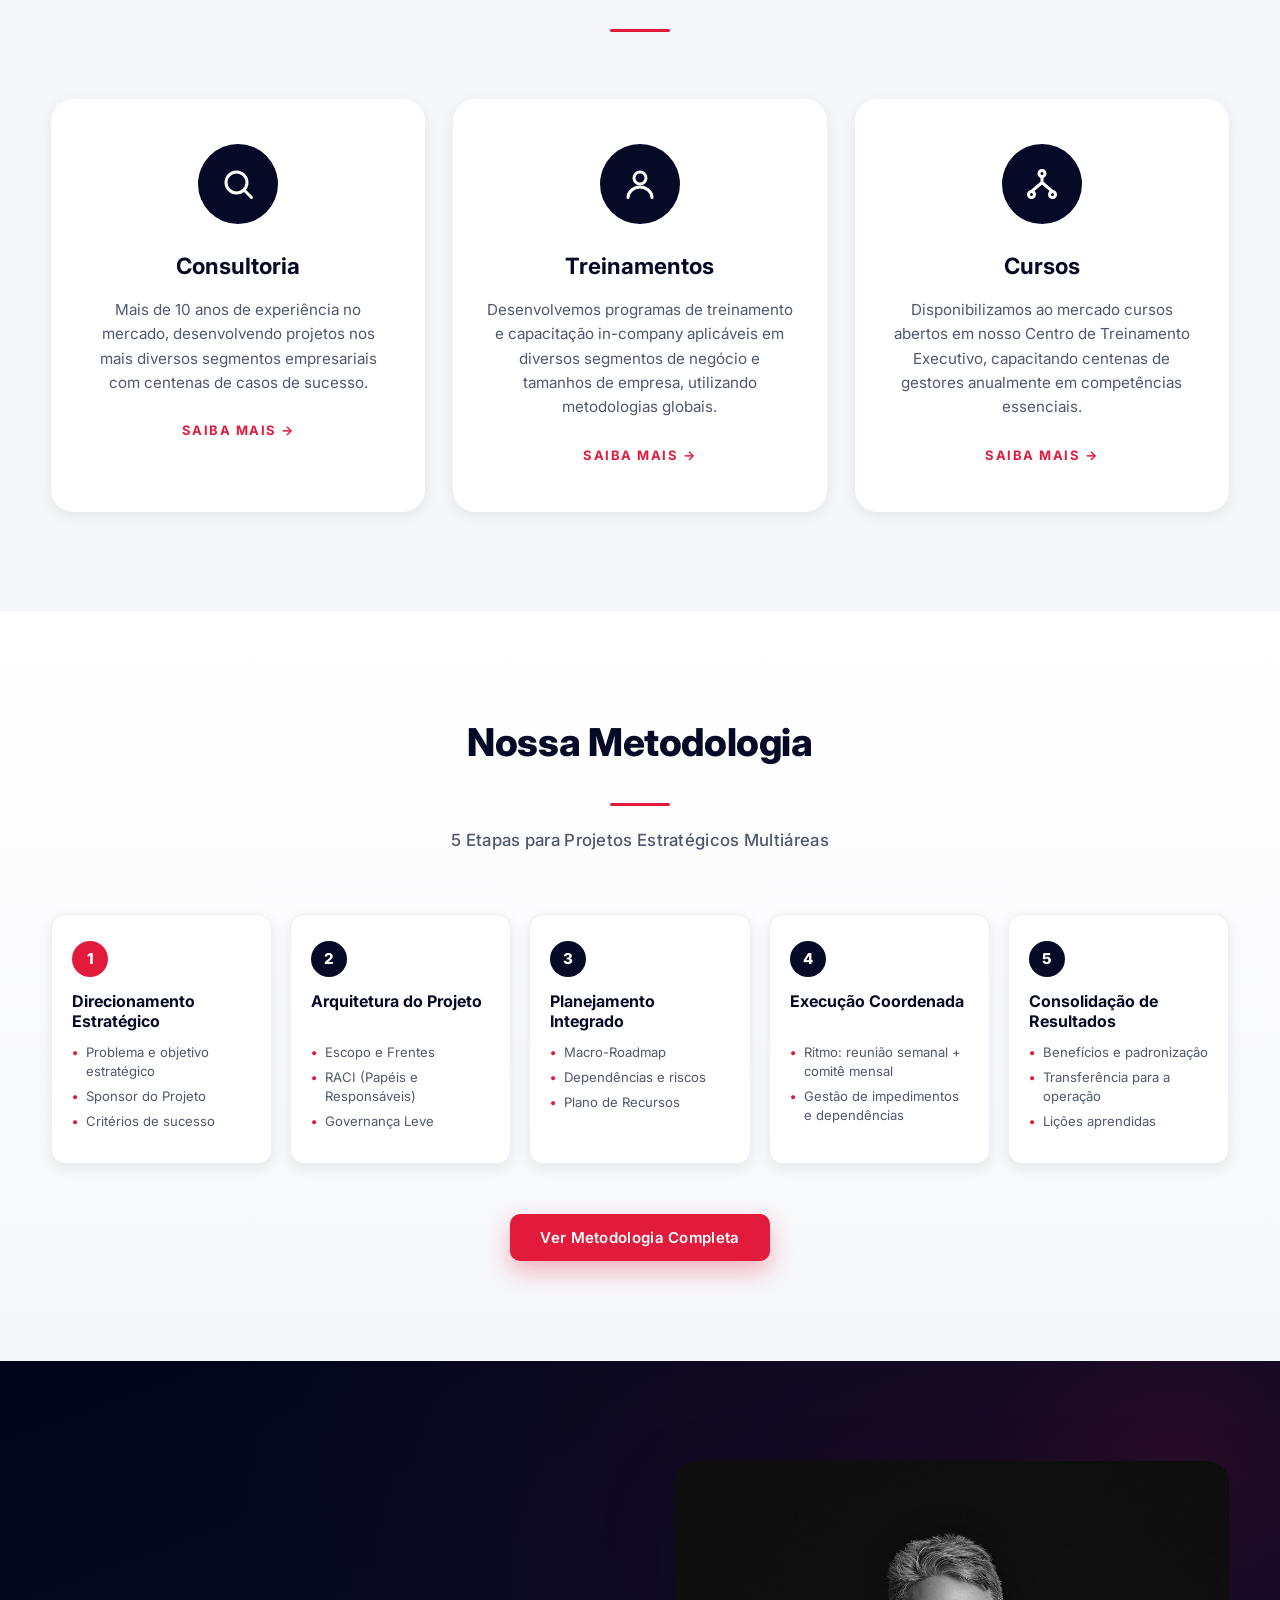
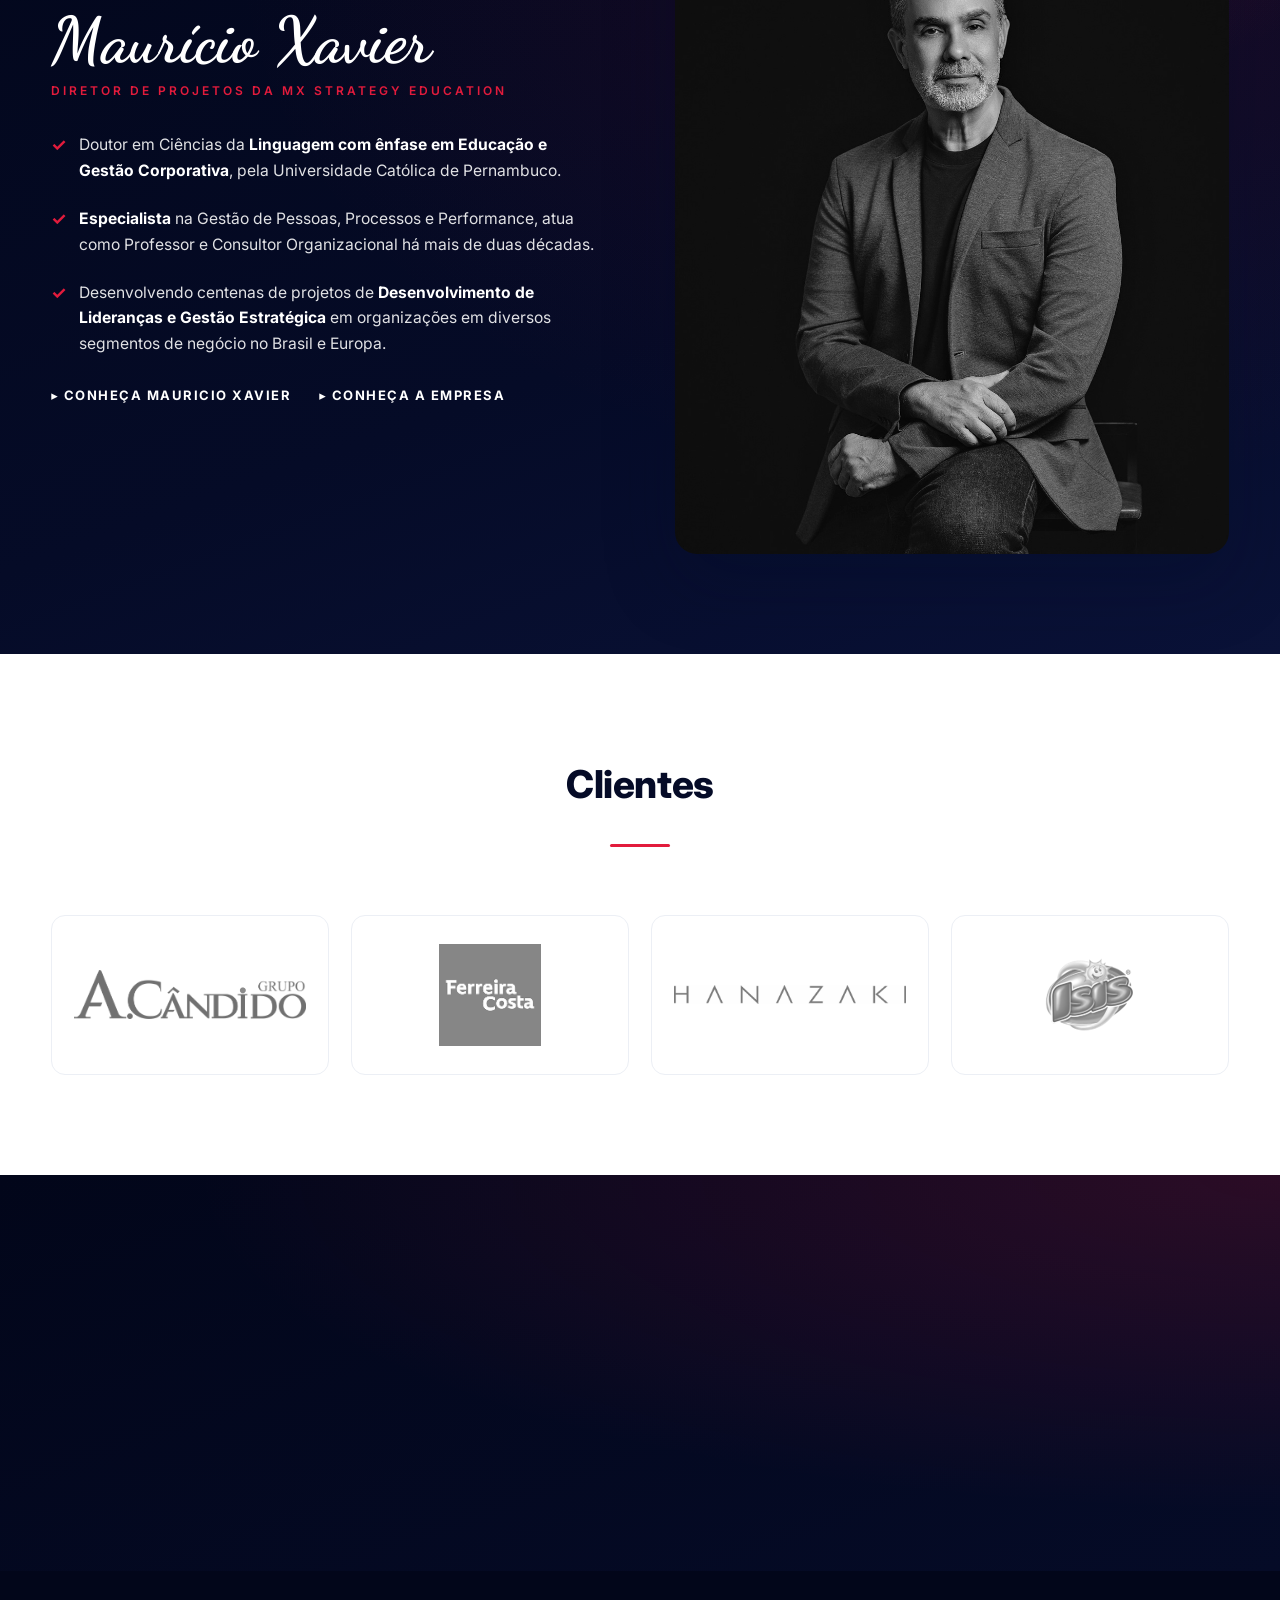
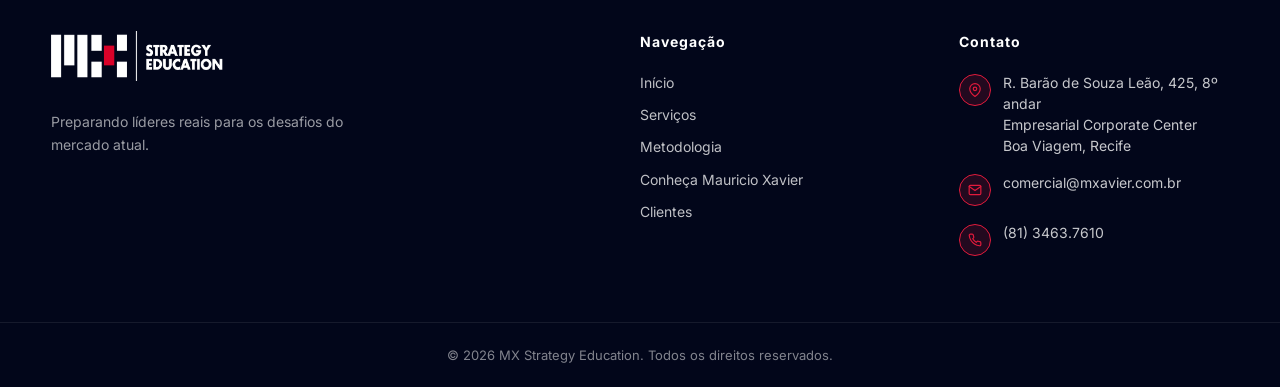
==== commit bfa2b769: "Adicionandoseção metodologia" ====
--- a/index.html
+++ b/index.html
@@ -44,7 +44,8 @@
       <nav class="nav" id="mainNav">
         <a href="#inicio">Início</a>
         <a href="#servicos">Serviços</a>
-        <a href="#mauricio">Conheça Maurício</a>
+        <a href="#metodologia">Metodologia</a>
+        <a href="#mauricio">Conheça Mauricio Xavier</a>
         <a href="#clientes">Clientes</a>
       </nav>
       <button class="nav-toggle" id="navToggle" aria-label="Abrir menu">
@@ -66,7 +67,7 @@
       </p>
       <div class="hero-cta">
         <a href="#servicos" class="btn btn-primary">Nossos Serviços</a>
-        <a href="#mauricio" class="btn btn-ghost">Conheça Maurício</a>
+        <a href="#mauricio" class="btn btn-ghost">Conheça Mauricio Xavier</a>
       </div>
     </div>
     <a href="#servicos" class="scroll-down" aria-label="Rolar para baixo"><span></span></a>
@@ -133,18 +134,79 @@
     </div>
   </section>
 
+  <section class="methodology" id="metodologia">
+    <div class="container">
+      <header class="section-header">
+        <h2>Nossa Metodologia</h2>
+        <span class="section-divider"></span>
+        <span class="section-sub">5 Etapas para Projetos Estratégicos Multiáreas</span>
+      </header>
+
+      <div class="method-overview">
+        <div class="method-stage">
+          <span class="stage-num">1</span>
+          <h3>Direcionamento Estratégico</h3>
+          <ul>
+            <li>Problema e objetivo estratégico</li>
+            <li>Sponsor do Projeto</li>
+            <li>Critérios de sucesso</li>
+          </ul>
+        </div>
+        <div class="method-stage">
+          <span class="stage-num">2</span>
+          <h3>Arquitetura do Projeto</h3>
+          <ul>
+            <li>Escopo e Frentes</li>
+            <li>RACI (Papéis e Responsáveis)</li>
+            <li>Governança Leve</li>
+          </ul>
+        </div>
+        <div class="method-stage">
+          <span class="stage-num">3</span>
+          <h3>Planejamento Integrado</h3>
+          <ul>
+            <li>Macro-Roadmap</li>
+            <li>Dependências e riscos</li>
+            <li>Plano de Recursos</li>
+          </ul>
+        </div>
+        <div class="method-stage">
+          <span class="stage-num">4</span>
+          <h3>Execução Coordenada</h3>
+          <ul>
+            <li>Ritmo: reunião semanal + comitê mensal</li>
+            <li>Gestão de impedimentos e dependências</li>
+          </ul>
+        </div>
+        <div class="method-stage">
+          <span class="stage-num">5</span>
+          <h3>Consolidação de Resultados</h3>
+          <ul>
+            <li>Benefícios e padronização</li>
+            <li>Transferência para a operação</li>
+            <li>Lições aprendidas</li>
+          </ul>
+        </div>
+      </div>
+
+      <div class="method-cta">
+        <a href="metodologia.html" class="btn btn-primary">Ver Metodologia Completa</a>
+      </div>
+    </div>
+  </section>
+
   <section class="mauricio" id="mauricio">
     <div class="container mauricio-grid">
       <div class="mauricio-text">
         <h2 class="mauricio-name">Maurício Xavier</h2>
-        <p class="mauricio-role">PROFESSOR E PALESTRANTE</p>
+        <p class="mauricio-role">DIRETOR DE PROJETOS DA MX STRATEGY EDUCATION</p>
         <ul class="bullet-list">
-          <li>Executivo de grandes multinacionais por mais de 15 anos nas áreas de gestão estratégica e professor de renomados MBAs nas áreas de Marketing, Gestão de Pessoas e Gestão Estratégica.</li>
-          <li>Fundou uma das empresas de Consultoria e Treinamento mais respeitadas do Nordeste do Brasil.</li>
-          <li>Capacita atualmente centenas de gestores das mais conceituadas empresas nacionais e multinacionais nas competências de liderança.</li>
+          <li>Doutor em Ciências da <strong>Linguagem com ênfase em Educação e Gestão Corporativa</strong>, pela Universidade Católica de Pernambuco.</li>
+          <li><strong>Especialista</strong> na Gestão de Pessoas, Processos e Performance, atua como Professor e Consultor Organizacional há mais de duas décadas.</li>
+          <li>Desenvolvendo centenas de projetos de <strong>Desenvolvimento de Lideranças e Gestão Estratégica</strong> em organizações em diversos segmentos de negócio no Brasil e Europa.</li>
         </ul>
         <div class="mauricio-links">
-          <a href="mauricio.html" class="link-arrow">▸ CONHEÇA MAURÍCIO</a>
+          <a href="mauricio.html" class="link-arrow">▸ CONHEÇA MAURICIO XAVIER</a>
           <a href="empresa.html" class="link-arrow">▸ CONHEÇA A EMPRESA</a>
         </div>
       </div>
@@ -188,7 +250,8 @@
         <ul>
           <li><a href="#inicio">Início</a></li>
           <li><a href="#servicos">Serviços</a></li>
-          <li><a href="#mauricio">Conheça Maurício</a></li>
+          <li><a href="#metodologia">Metodologia</a></li>
+          <li><a href="#mauricio">Conheça Mauricio Xavier</a></li>
           <li><a href="#clientes">Clientes</a></li>
         </ul>
       </div>
@@ -229,7 +292,7 @@
     "email": "comercial@mxavier.com.br",
     "telephone": "+55-81-3463-7610",
     "address": {"@type": "PostalAddress", "streetAddress": "R. Barão de Souza Leão, 425, 8º andar - Empresarial Corporate Center", "addressLocality": "Recife", "addressRegion": "PE", "addressCountry": "BR"},
-    "founder": {"@type": "Person", "name": "Maurício Xavier", "jobTitle": "Professor e Palestrante"},
+    "founder": {"@type": "Person", "name": "Maurício Xavier", "jobTitle": "Diretor de Projetos"},
     "areaServed": "BR",
     "knowsAbout": ["Treinamento Corporativo", "Consultoria Empresarial", "Gestão Estratégica", "Desenvolvimento de Liderança"]
   }
--- a/css/styles.css
+++ b/css/styles.css
@@ -4,19 +4,16 @@
    ========================================================== */
 
 :root {
-  /* === AZUL PREMIUM (navy escuro) === */
-  --blue-950: #02061a;     /* mais profundo, quase preto */
-  --blue-900: #050b27;     /* navy profundo (cor da logo) */
-  --blue-800: #0a1238;     /* navy escuro */
-  --blue-700: #0e1a47;     /* navy médio (acento) */
-  --blue-600: #142057;     /* navy levemente mais claro */
-
-  /* === VERMELHO (único acento de cor) === */
+  --blue-950: #02061a;
+  --blue-900: #050b27;
+  --blue-800: #0a1238;
+  --blue-700: #0e1a47;
+  --blue-600: #142057;
+
   --red: #e21b3c;
   --red-dark: #b8152f;
   --red-deep: #8a0f23;
 
-  /* === NEUTROS === */
   --white: #ffffff;
   --gray-50: #f6f7fa;
   --gray-100: #eceff5;
@@ -25,11 +22,9 @@
   --gray-600: #4f5870;
   --gray-800: #1a2138;
 
-  /* === TIPOGRAFIA === */
   --font-sans: 'Inter', system-ui, -apple-system, "Segoe UI", Roboto, sans-serif;
   --font-script: 'Dancing Script', cursive;
 
-  /* === EFEITOS === */
   --shadow-sm: 0 4px 14px rgba(5, 11, 39, 0.08);
   --shadow-md: 0 14px 36px rgba(5, 11, 39, 0.14);
   --shadow-lg: 0 28px 70px rgba(5, 11, 39, 0.25);
@@ -38,7 +33,6 @@
   --transition: 0.35s cubic-bezier(.2,.7,.3,1);
 }
 
-/* ===== RESET ===== */
 *, *::before, *::after { box-sizing: border-box; }
 html { scroll-behavior: smooth; }
 body {
@@ -53,18 +47,11 @@
 a { color: inherit; text-decoration: none; }
 ul { list-style: none; padding: 0; margin: 0; }
 
-.container {
-  width: min(1200px, 92%);
-  margin-inline: auto;
-}
-
-/* =========================================================
-   HEADER
-   ========================================================= */
+.container { width: min(1200px, 92%); margin-inline: auto; }
+
+/* HEADER */
 .site-header {
-  position: fixed;
-  inset: 0 0 auto 0;
-  z-index: 50;
+  position: fixed; inset: 0 0 auto 0; z-index: 50;
   padding: 18px 0;
   transition: background var(--transition), padding var(--transition), box-shadow var(--transition);
 }
@@ -74,827 +61,340 @@
   padding: 12px 0;
   box-shadow: var(--shadow-md);
 }
-.nav-container {
-  display: flex;
-  align-items: center;
-  justify-content: space-between;
-  gap: 24px;
-}
-
-/* Logo */
-.logo {
-  display: inline-flex;
-  align-items: center;
-  color: var(--white);
-}
-.logo img {
-  height: 44px;
-  width: auto;
-  display: block;
-  transition: opacity var(--transition);
-}
+.nav-container { display: flex; align-items: center; justify-content: space-between; gap: 24px; }
+
+.logo { display: inline-flex; align-items: center; color: var(--white); }
+.logo img { height: 44px; width: auto; display: block; transition: opacity var(--transition); }
 .logo:hover img { opacity: 0.85; }
 
-/* Nav */
-.nav {
-  display: flex;
-  align-items: center;
-  gap: 28px;
-}
+.nav { display: flex; align-items: center; gap: 28px; }
 .nav a {
-  color: var(--white);
-  font-size: 14px;
-  font-weight: 500;
-  letter-spacing: 0.5px;
-  position: relative;
-  padding: 8px 0;
-  transition: color var(--transition);
+  color: var(--white); font-size: 14px; font-weight: 500; letter-spacing: 0.5px;
+  position: relative; padding: 8px 0; transition: color var(--transition);
 }
 .nav a::after {
-  content: '';
-  position: absolute;
-  left: 0; right: 0; bottom: 0;
-  height: 2px;
-  background: var(--red);
-  transform: scaleX(0);
-  transform-origin: left;
-  transition: transform var(--transition);
+  content: ''; position: absolute; left: 0; right: 0; bottom: 0;
+  height: 2px; background: var(--red);
+  transform: scaleX(0); transform-origin: left; transition: transform var(--transition);
 }
 .nav a:hover { color: var(--red); }
 .nav a:hover::after { transform: scaleX(1); }
 
-/* Toggle mobile */
 .nav-toggle {
-  display: none;
-  background: transparent;
-  border: 0;
-  width: 40px;
-  height: 40px;
-  cursor: pointer;
-  flex-direction: column;
-  gap: 6px;
-  align-items: center;
-  justify-content: center;
+  display: none; background: transparent; border: 0; width: 40px; height: 40px;
+  cursor: pointer; flex-direction: column; gap: 6px; align-items: center; justify-content: center;
 }
 .nav-toggle span {
-  display: block;
-  width: 26px;
-  height: 2px;
-  background: var(--white);
+  display: block; width: 26px; height: 2px; background: var(--white);
   transition: transform var(--transition), opacity var(--transition);
 }
 
-/* =========================================================
-   HERO
-   ========================================================= */
+/* HERO */
 .hero {
-  position: relative;
-  min-height: 100vh;
-  display: grid;
-  place-items: center;
-  text-align: center;
-  color: var(--white);
-  overflow: hidden;
-
-  /* AZUL PREMIUM profundo, sem matizes claros. Detalhe vermelho muito sutil. */
+  position: relative; min-height: 100vh; display: grid; place-items: center;
+  text-align: center; color: var(--white); overflow: hidden;
   background:
     radial-gradient(ellipse at 80% 90%, rgba(226,27,60,0.18), transparent 55%),
     radial-gradient(ellipse at 20% 10%, rgba(20,32,87,0.55), transparent 60%),
     linear-gradient(160deg, var(--blue-950) 0%, var(--blue-900) 55%, var(--blue-800) 100%);
 }
 .hero-overlay {
-  position: absolute;
-  inset: 0;
-  background:
-    repeating-linear-gradient(
-      45deg,
-      rgba(255,255,255,0.012) 0,
-      rgba(255,255,255,0.012) 2px,
-      transparent 2px,
-      transparent 8px
-    );
+  position: absolute; inset: 0;
+  background: repeating-linear-gradient(45deg, rgba(255,255,255,0.012) 0, rgba(255,255,255,0.012) 2px, transparent 2px, transparent 8px);
   pointer-events: none;
 }
-.hero-content {
-  position: relative;
-  z-index: 2;
-  padding: 140px 0 80px;
-  max-width: 920px;
-}
+.hero-content { position: relative; z-index: 2; padding: 140px 0 80px; max-width: 920px; }
 .eyebrow {
-  display: inline-block;
-  letter-spacing: 4px;
-  font-size: 12px;
-  font-weight: 600;
-  color: var(--white);
-  margin: 0 0 18px;
-  padding: 6px 16px;
-  border: 1px solid var(--red);
-  border-radius: 100px;
-  background: rgba(226, 27, 60, 0.12);
+  display: inline-block; letter-spacing: 4px; font-size: 12px; font-weight: 600;
+  color: var(--white); margin: 0 0 18px; padding: 6px 16px;
+  border: 1px solid var(--red); border-radius: 100px; background: rgba(226, 27, 60, 0.12);
 }
 .hero-title {
-  font-size: clamp(2rem, 5vw, 3.75rem);
-  font-weight: 800;
-  line-height: 1.1;
-  margin: 0 0 22px;
-  letter-spacing: -0.02em;
-  color: var(--white);
-}
-.hero-title .accent {
-  color: var(--red);
-}
-.hero-sub {
-  font-size: 1.1rem;
-  max-width: 640px;
-  margin: 0 auto 32px;
-  color: rgba(255,255,255,0.82);
-}
-.hero-cta {
-  display: flex;
-  gap: 14px;
-  justify-content: center;
-  flex-wrap: wrap;
-}
-
-/* Scroll down indicator */
+  font-size: clamp(2rem, 5vw, 3.75rem); font-weight: 800; line-height: 1.1;
+  margin: 0 0 22px; letter-spacing: -0.02em; color: var(--white);
+}
+.hero-title .accent { color: var(--red); }
+.hero-sub { font-size: 1.1rem; max-width: 640px; margin: 0 auto 32px; color: rgba(255,255,255,0.82); }
+.hero-cta { display: flex; gap: 14px; justify-content: center; flex-wrap: wrap; }
+
 .scroll-down {
-  position: absolute;
-  bottom: 30px;
-  left: 50%;
-  transform: translateX(-50%);
-  z-index: 2;
-  display: grid;
-  place-items: center;
-  width: 30px;
-  height: 50px;
-  border: 2px solid rgba(255,255,255,0.4);
-  border-radius: 30px;
+  position: absolute; bottom: 30px; left: 50%; transform: translateX(-50%); z-index: 2;
+  display: grid; place-items: center; width: 30px; height: 50px;
+  border: 2px solid rgba(255,255,255,0.4); border-radius: 30px;
 }
 .scroll-down span {
-  display: block;
-  width: 4px;
-  height: 8px;
-  background: var(--white);
-  border-radius: 4px;
-  animation: scrollHint 1.6s ease-in-out infinite;
+  display: block; width: 4px; height: 8px; background: var(--white);
+  border-radius: 4px; animation: scrollHint 1.6s ease-in-out infinite;
 }
 @keyframes scrollHint {
   0%, 100% { transform: translateY(-6px); opacity: 0; }
   50%      { transform: translateY(6px);  opacity: 1; }
 }
 
-/* =========================================================
-   BOTÕES
-   ========================================================= */
+/* BOTÕES */
 .btn {
-  display: inline-block;
-  padding: 14px 28px;
-  border-radius: 10px;
-  font-weight: 600;
-  font-size: 15px;
-  letter-spacing: 0.3px;
+  display: inline-block; padding: 14px 28px; border-radius: 10px;
+  font-weight: 600; font-size: 15px; letter-spacing: 0.3px;
   transition: transform var(--transition), background var(--transition), color var(--transition), box-shadow var(--transition);
-  cursor: pointer;
-  border: 2px solid transparent;
-  line-height: 1;
+  cursor: pointer; border: 2px solid transparent; line-height: 1;
 }
 .btn-primary {
-  background: var(--red);
-  color: var(--white);
+  background: var(--red); color: var(--white);
   box-shadow: 0 10px 24px rgba(226, 27, 60, 0.32);
 }
 .btn-primary:hover {
-  background: var(--red-dark);
-  transform: translateY(-2px);
+  background: var(--red-dark); transform: translateY(-2px);
   box-shadow: 0 16px 34px rgba(226, 27, 60, 0.42);
 }
-.btn-ghost {
-  background: transparent;
-  color: var(--white);
-  border-color: rgba(255,255,255,0.55);
-}
-.btn-ghost:hover {
-  background: var(--white);
-  color: var(--blue-900);
-  border-color: var(--white);
-}
-.btn-outline {
-  background: transparent;
-  color: var(--blue-900);
-  border-color: var(--blue-900);
-}
-.btn-outline:hover {
-  background: var(--blue-900);
-  color: var(--white);
-}
+.btn-ghost { background: transparent; color: var(--white); border-color: rgba(255,255,255,0.55); }
+.btn-ghost:hover { background: var(--white); color: var(--blue-900); border-color: var(--white); }
+.btn-outline { background: transparent; color: var(--blue-900); border-color: var(--blue-900); }
+.btn-outline:hover { background: var(--blue-900); color: var(--white); }
 .btn-lg { padding: 18px 36px; font-size: 16px; }
 
-/* =========================================================
-   FAIXA LIDERANÇA
-   ========================================================= */
-.band {
-  padding: 100px 0;
-  background:
-    linear-gradient(120deg, var(--gray-50) 0%, var(--white) 100%);
-}
-.band-grid {
-  display: grid;
-  grid-template-columns: 1.2fr 1fr;
-  gap: 60px;
-  align-items: center;
-}
+/* BAND */
+.band { padding: 100px 0; background: linear-gradient(120deg, var(--gray-50) 0%, var(--white) 100%); }
+.band-grid { display: grid; grid-template-columns: 1.2fr 1fr; gap: 60px; align-items: center; }
 .badge {
-  display: inline-block;
-  background: var(--red);
-  color: var(--white);
-  font-size: 11px;
-  font-weight: 600;
-  letter-spacing: 2.5px;
-  padding: 8px 18px;
-  border-radius: 100px;
-  margin-bottom: 22px;
+  display: inline-block; background: var(--red); color: var(--white);
+  font-size: 11px; font-weight: 600; letter-spacing: 2.5px;
+  padding: 8px 18px; border-radius: 100px; margin-bottom: 22px;
 }
 .band-text h2 {
-  font-size: clamp(1.8rem, 3.5vw, 2.8rem);
-  font-weight: 800;
-  line-height: 1.15;
-  color: var(--blue-900);
-  letter-spacing: -0.01em;
-  margin: 0 0 20px;
-}
-.band-text p {
-  font-size: 1.05rem;
-  color: var(--gray-600);
-  max-width: 520px;
-  margin-bottom: 32px;
-}
+  font-size: clamp(1.8rem, 3.5vw, 2.8rem); font-weight: 800; line-height: 1.15;
+  color: var(--blue-900); letter-spacing: -0.01em; margin: 0 0 20px;
+}
+.band-text p { font-size: 1.05rem; color: var(--gray-600); max-width: 520px; margin-bottom: 32px; }
 .band-cta { display: flex; gap: 14px; flex-wrap: wrap; }
 
-.band-stats {
-  display: grid;
-  grid-template-columns: repeat(2, 1fr);
-  gap: 18px;
-}
+.band-stats { display: grid; grid-template-columns: repeat(2, 1fr); gap: 18px; }
 .stat {
-  background: var(--white);
-  border-radius: var(--radius);
-  padding: 28px 24px;
-  box-shadow: var(--shadow-sm);
-  border: 1px solid var(--gray-100);
+  background: var(--white); border-radius: var(--radius); padding: 28px 24px;
+  box-shadow: var(--shadow-sm); border: 1px solid var(--gray-100);
   transition: transform var(--transition), box-shadow var(--transition);
 }
-.stat:hover {
-  transform: translateY(-4px);
-  box-shadow: var(--shadow-md);
-}
+.stat:hover { transform: translateY(-4px); box-shadow: var(--shadow-md); }
 .stat strong {
-  display: block;
-  font-size: 2.4rem;
-  font-weight: 800;
-  color: var(--blue-900);
-  line-height: 1;
-  margin-bottom: 6px;
-}
-.stat span {
-  font-size: 13px;
-  color: var(--gray-600);
-}
-
-/* =========================================================
-   SEÇÕES — header padrão
-   ========================================================= */
-.section-header {
-  text-align: center;
-  margin-bottom: 60px;
-}
+  display: block; font-size: 2.4rem; font-weight: 800;
+  color: var(--blue-900); line-height: 1; margin-bottom: 6px;
+}
+.stat span { font-size: 13px; color: var(--gray-600); }
+
+/* SEÇÕES */
+.section-header { text-align: center; margin-bottom: 60px; }
 .section-header h2 {
-  font-size: clamp(1.8rem, 3vw, 2.5rem);
-  color: var(--blue-900);
-  font-weight: 800;
-  letter-spacing: -0.01em;
-  margin: 0 0 14px;
-}
-.section-divider {
-  display: inline-block;
-  width: 60px;
-  height: 3px;
-  background: var(--red);
-  border-radius: 3px;
-}
-
-/* =========================================================
-   SERVIÇOS
-   ========================================================= */
-.services {
-  padding: 100px 0;
-  background: var(--gray-50);
-}
-.service-grid {
-  display: grid;
-  grid-template-columns: repeat(3, 1fr);
-  gap: 28px;
-}
+  font-size: clamp(1.8rem, 3vw, 2.5rem); color: var(--blue-900);
+  font-weight: 800; letter-spacing: -0.01em; margin: 0 0 14px;
+}
+.section-divider { display: inline-block; width: 60px; height: 3px; background: var(--red); border-radius: 3px; }
+
+/* SERVIÇOS */
+.services { padding: 100px 0; background: var(--gray-50); }
+.service-grid { display: grid; grid-template-columns: repeat(3, 1fr); gap: 28px; }
 .service-card {
-  background: var(--white);
-  border-radius: var(--radius-lg);
-  padding: 44px 32px;
-  text-align: center;
-  box-shadow: var(--shadow-sm);
-  border: 1px solid transparent;
+  background: var(--white); border-radius: var(--radius-lg); padding: 44px 32px;
+  text-align: center; box-shadow: var(--shadow-sm); border: 1px solid transparent;
   transition: transform var(--transition), box-shadow var(--transition), border-color var(--transition);
-  position: relative;
-  overflow: hidden;
+  position: relative; overflow: hidden;
 }
 .service-card::before {
-  content: '';
-  position: absolute;
-  inset: 0;
+  content: ''; position: absolute; inset: 0;
   background: linear-gradient(160deg, var(--blue-900), var(--blue-950));
-  opacity: 0;
-  transition: opacity var(--transition);
-  z-index: 0;
+  opacity: 0; transition: opacity var(--transition); z-index: 0;
 }
 .service-card > * { position: relative; z-index: 1; }
-
-.service-card:hover {
-  transform: translateY(-8px);
-  box-shadow: var(--shadow-lg);
-}
+.service-card:hover { transform: translateY(-8px); box-shadow: var(--shadow-lg); }
 .service-card:hover::before { opacity: 1; }
-.service-card:hover h3,
-.service-card:hover p { color: var(--white); }
-.service-card:hover .service-icon {
-  background: var(--white);
-  color: var(--blue-900);
-}
-.service-card:hover .card-link {
-  color: var(--red);
-}
-
+.service-card:hover h3, .service-card:hover p { color: var(--white); }
+.service-card:hover .service-icon { background: var(--white); color: var(--blue-900); }
+.service-card:hover .card-link { color: var(--red); }
 .service-icon {
-  width: 80px;
-  height: 80px;
-  border-radius: 50%;
-  background: var(--blue-900);
-  color: var(--white);
-  display: grid;
-  place-items: center;
-  margin: 0 auto 24px;
+  width: 80px; height: 80px; border-radius: 50%;
+  background: var(--blue-900); color: var(--white);
+  display: grid; place-items: center; margin: 0 auto 24px;
   transition: background var(--transition), color var(--transition);
 }
 .service-icon svg { width: 36px; height: 36px; }
-
 .service-card h3 {
-  font-size: 1.4rem;
-  font-weight: 700;
-  color: var(--blue-900);
-  margin: 0 0 14px;
-  transition: color var(--transition);
-}
-.service-card p {
-  color: var(--gray-600);
-  font-size: 0.95rem;
-  margin: 0 0 22px;
-  transition: color var(--transition);
-}
+  font-size: 1.4rem; font-weight: 700; color: var(--blue-900);
+  margin: 0 0 14px; transition: color var(--transition);
+}
+.service-card p { color: var(--gray-600); font-size: 0.95rem; margin: 0 0 22px; transition: color var(--transition); }
 .card-link {
-  display: inline-block;
-  color: var(--red);
-  font-size: 13px;
-  font-weight: 700;
-  letter-spacing: 1.5px;
-  transition: color var(--transition);
-}
-
-/* =========================================================
-   CONHEÇA MAURÍCIO
-   ========================================================= */
+  display: inline-block; color: var(--red); font-size: 13px;
+  font-weight: 700; letter-spacing: 1.5px; transition: color var(--transition);
+}
+
+/* MAURÍCIO */
 .mauricio {
   padding: 100px 0;
   background:
     radial-gradient(ellipse at 80% 20%, rgba(226,27,60,0.10), transparent 55%),
     linear-gradient(160deg, var(--blue-950) 0%, var(--blue-900) 60%, var(--blue-800) 100%);
-  color: var(--white);
-  position: relative;
-  overflow: hidden;
+  color: var(--white); position: relative; overflow: hidden;
 }
 .mauricio::before {
-  content: '';
-  position: absolute;
-  top: -100px; right: -100px;
-  width: 400px;
-  height: 400px;
+  content: ''; position: absolute; top: -100px; right: -100px;
+  width: 400px; height: 400px;
   background: radial-gradient(circle, rgba(226,27,60,0.10), transparent 70%);
   pointer-events: none;
 }
-.mauricio-grid {
-  display: grid;
-  grid-template-columns: 1fr 1fr;
-  gap: 70px;
-  align-items: center;
-  position: relative;
-}
+.mauricio-grid { display: grid; grid-template-columns: 1fr 1fr; gap: 70px; align-items: center; position: relative; }
 .mauricio-name {
-  font-family: var(--font-script);
-  font-size: clamp(2.5rem, 5vw, 4rem);
-  font-weight: 700;
-  margin: 0;
-  line-height: 1;
-  color: var(--white);
+  font-family: var(--font-script); font-size: clamp(2.5rem, 5vw, 4rem);
+  font-weight: 700; margin: 0; line-height: 1; color: var(--white);
 }
 .mauricio-role {
-  color: var(--red);
-  letter-spacing: 3px;
-  font-size: 12px;
-  font-weight: 600;
-  margin: 8px 0 32px;
+  color: var(--red); letter-spacing: 3px; font-size: 12px;
+  font-weight: 600; margin: 8px 0 32px;
 }
 .bullet-list li {
-  position: relative;
-  padding-left: 26px;
-  margin-bottom: 22px;
-  color: rgba(255,255,255,0.85);
-  font-size: 0.98rem;
-  line-height: 1.7;
+  position: relative; padding-left: 28px; margin-bottom: 22px;
+  color: rgba(255,255,255,0.88); font-size: 0.98rem; line-height: 1.65;
 }
 .bullet-list li::before {
-  content: '▸';
-  position: absolute;
-  left: 0;
-  top: 0;
-  color: var(--red);
-  font-size: 1.2rem;
-}
-.mauricio-links {
-  display: flex;
-  gap: 28px;
-  margin-top: 28px;
-  flex-wrap: wrap;
-}
+  content: '✓'; position: absolute; left: 0; top: 0;
+  color: var(--red); font-size: 1.1rem; font-weight: 700; line-height: 1.5;
+}
+.bullet-list li strong { color: var(--white); font-weight: 700; }
+.mauricio-links { display: flex; gap: 28px; margin-top: 28px; flex-wrap: wrap; }
 .link-arrow {
-  color: var(--white);
-  font-weight: 700;
-  letter-spacing: 1.5px;
-  font-size: 13px;
-  transition: color var(--transition);
+  color: var(--white); font-weight: 700; letter-spacing: 1.5px;
+  font-size: 13px; transition: color var(--transition);
 }
 .link-arrow:hover { color: var(--red); }
 
-/* Foto do Maurício — EFEITO P&B → COR no hover */
 .mauricio-photo {
-  position: relative;
-  border-radius: var(--radius-lg);
-  overflow: hidden;
-  aspect-ratio: 4 / 5;
-  box-shadow: var(--shadow-lg);
-}
-.mauricio-photo img,
-.mauricio-photo .photo-placeholder {
-  width: 100%;
-  height: 100%;
-  object-fit: cover;
+  position: relative; border-radius: var(--radius-lg);
+  overflow: hidden; aspect-ratio: 4 / 5; box-shadow: var(--shadow-lg);
+}
+.mauricio-photo img, .mauricio-photo .photo-placeholder {
+  width: 100%; height: 100%; object-fit: cover;
   filter: grayscale(100%) contrast(1.05);
   transition: filter 0.6s ease, transform 0.6s ease;
 }
-.mauricio-photo:hover img,
-.mauricio-photo:hover .photo-placeholder {
-  filter: grayscale(0%) contrast(1);
-  transform: scale(1.04);
-}
-
-/* Placeholder para foto */
+.mauricio-photo:hover img, .mauricio-photo:hover .photo-placeholder {
+  filter: grayscale(0%) contrast(1); transform: scale(1.04);
+}
 .photo-placeholder {
   background: linear-gradient(135deg, #1a2138, #2a3252);
-  display: grid;
-  place-items: center;
-  color: rgba(255,255,255,0.7);
-  font-size: 14px;
-  text-align: center;
-  padding: 20px;
-}
-.photo-placeholder small {
-  display: block;
-  font-size: 12px;
-  opacity: 0.6;
-  margin-top: 6px;
-}
-
-/* =========================================================
-   CLIENTES (4 logos)
-   ========================================================= */
-.clients {
-  padding: 100px 0;
-  background: var(--white);
-}
-.client-grid {
-  display: grid;
-  grid-template-columns: repeat(4, 1fr);
-  gap: 22px;
-}
+  display: grid; place-items: center;
+  color: rgba(255,255,255,0.7); font-size: 14px; text-align: center; padding: 20px;
+}
+.photo-placeholder small { display: block; font-size: 12px; opacity: 0.6; margin-top: 6px; }
+
+/* CLIENTES */
+.clients { padding: 100px 0; background: var(--white); }
+.client-grid { display: grid; grid-template-columns: repeat(4, 1fr); gap: 22px; }
 .client-logo {
-  background: var(--white);
-  border-radius: var(--radius);
-  height: 160px;
-  display: flex;
-  align-items: center;
-  justify-content: center;
+  background: var(--white); border-radius: var(--radius); height: 160px;
+  display: flex; align-items: center; justify-content: center;
   border: 1px solid var(--gray-100);
   transition: transform var(--transition), box-shadow var(--transition), border-color var(--transition);
-  position: relative;
-  overflow: hidden;
-  padding: 28px 22px;
+  position: relative; overflow: hidden; padding: 28px 22px;
 }
 .client-logo img {
-  max-width: 100%;
-  max-height: 100%;
-  width: auto;
-  height: auto;
-  object-fit: contain;
-  object-position: center;
-  filter: grayscale(100%);
-  opacity: 0.65;
+  max-width: 100%; max-height: 100%; width: auto; height: auto;
+  object-fit: contain; object-position: center;
+  filter: grayscale(100%); opacity: 0.65;
   transition: filter var(--transition), opacity var(--transition), transform var(--transition);
 }
-.client-logo:hover {
-  transform: translateY(-4px);
-  box-shadow: var(--shadow-md);
-  border-color: var(--red);
-}
-.client-logo:hover img {
-  filter: grayscale(0%);
-  opacity: 1;
-  transform: scale(1.05);
-}
-/* Placeholder de logo (caso a imagem não esteja na pasta ainda) */
+.client-logo:hover { transform: translateY(-4px); box-shadow: var(--shadow-md); border-color: var(--red); }
+.client-logo:hover img { filter: grayscale(0%); opacity: 1; transform: scale(1.05); }
 .client-logo span {
-  color: var(--gray-400);
-  font-weight: 700;
-  letter-spacing: 2px;
-  font-size: 14px;
-  transition: color var(--transition);
-  text-align: center;
-}
-.client-logo:hover span {
-  color: var(--blue-900);
-}
-
-.clients-note {
-  text-align: center;
-  color: var(--gray-400);
-  font-size: 13px;
-  margin-top: 30px;
-  font-style: italic;
-}
-
-/* =========================================================
-   CTA / CONTATO
-   ========================================================= */
+  color: var(--gray-400); font-weight: 700; letter-spacing: 2px;
+  font-size: 14px; transition: color var(--transition); text-align: center;
+}
+.client-logo:hover span { color: var(--blue-900); }
+
+.clients-note { text-align: center; color: var(--gray-400); font-size: 13px; margin-top: 30px; font-style: italic; }
+
+/* CTA */
 .cta {
   padding: 100px 0;
   background:
     radial-gradient(ellipse at top right, rgba(226,27,60,0.18), transparent 60%),
     linear-gradient(160deg, var(--blue-950), var(--blue-900));
-  color: var(--white);
-  text-align: center;
-}
-.cta-inner h2 {
-  font-size: clamp(1.8rem, 3.5vw, 2.6rem);
-  font-weight: 800;
-  letter-spacing: -0.01em;
-  margin: 0 0 14px;
-}
-.cta-inner p {
-  font-size: 1.1rem;
-  color: rgba(255,255,255,0.8);
-  margin: 0 0 32px;
-}
-
-/* =========================================================
-   FOOTER
-   ========================================================= */
-.site-footer {
-  background: var(--blue-950);
-  color: rgba(255,255,255,0.75);
-  padding-top: 60px;
-}
-.footer-grid {
-  display: grid;
-  grid-template-columns: 2fr 1fr 1fr;
-  gap: 50px;
-  padding-bottom: 50px;
-}
-.logo-footer img {
-  height: 50px;
-  width: auto;
-  display: block;
-  margin-bottom: 16px;
-}
-.footer-tagline {
-  font-size: 14px;
-  max-width: 320px;
-  color: rgba(255,255,255,0.6);
-}
-.site-footer h4 {
-  color: var(--white);
-  margin: 0 0 18px;
-  font-size: 14px;
-  letter-spacing: 1px;
-}
-.site-footer ul li {
-  margin-bottom: 10px;
-  font-size: 14px;
-}
+  color: var(--white); text-align: center;
+}
+.cta-inner h2 { font-size: clamp(1.8rem, 3.5vw, 2.6rem); font-weight: 800; letter-spacing: -0.01em; margin: 0 0 14px; }
+.cta-inner p { font-size: 1.1rem; color: rgba(255,255,255,0.8); margin: 0 0 32px; }
+
+/* FOOTER */
+.site-footer { background: var(--blue-950); color: rgba(255,255,255,0.75); padding-top: 60px; }
+.footer-grid { display: grid; grid-template-columns: 2fr 1fr 1fr; gap: 50px; padding-bottom: 50px; }
+.logo-footer img { height: 50px; width: auto; display: block; margin-bottom: 16px; }
+.footer-tagline { font-size: 14px; max-width: 320px; color: rgba(255,255,255,0.6); }
+.site-footer h4 { color: var(--white); margin: 0 0 18px; font-size: 14px; letter-spacing: 1px; }
+.site-footer ul li { margin-bottom: 10px; font-size: 14px; }
 .site-footer ul a:hover { color: var(--red); }
 
-/* Lista de contato com ícones */
-.site-footer .contact-list {
-  list-style: none;
-  padding: 0;
-  margin: 0;
-}
+.site-footer .contact-list { list-style: none; padding: 0; margin: 0; }
 .site-footer .contact-list li {
-  display: flex;
-  align-items: flex-start;
-  gap: 12px;
-  margin-bottom: 16px;
-  font-size: 14px;
-  color: rgba(255,255,255,0.78);
-  line-height: 1.5;
+  display: flex; align-items: flex-start; gap: 12px; margin-bottom: 16px;
+  font-size: 14px; color: rgba(255,255,255,0.78); line-height: 1.5;
 }
 .site-footer .contact-list .contact-icon {
-  flex-shrink: 0;
-  width: 32px;
-  height: 32px;
-  border-radius: 50%;
-  background: rgba(226, 27, 60, 0.15);
-  border: 1px solid var(--red);
-  display: grid;
-  place-items: center;
-  color: var(--red);
-  margin-top: 2px;
-}
-.site-footer .contact-list .contact-icon svg {
-  width: 14px;
-  height: 14px;
-}
-.site-footer .contact-list a {
-  color: rgba(255,255,255,0.78);
-  transition: color var(--transition);
-}
-.site-footer .contact-list a:hover {
-  color: var(--red);
-}
+  flex-shrink: 0; width: 32px; height: 32px; border-radius: 50%;
+  background: rgba(226, 27, 60, 0.15); border: 1px solid var(--red);
+  display: grid; place-items: center; color: var(--red); margin-top: 2px;
+}
+.site-footer .contact-list .contact-icon svg { width: 14px; height: 14px; }
+.site-footer .contact-list a { color: rgba(255,255,255,0.78); transition: color var(--transition); }
+.site-footer .contact-list a:hover { color: var(--red); }
+
 .footer-bottom {
-  border-top: 1px solid rgba(255,255,255,0.08);
-  padding: 22px 0;
-  font-size: 13px;
-  color: rgba(255,255,255,0.5);
-  text-align: center;
-}
-
-/* =========================================================
-   PÁGINAS INTERNAS (mauricio.html / empresa.html)
-   ========================================================= */
+  border-top: 1px solid rgba(255,255,255,0.08); padding: 22px 0;
+  font-size: 13px; color: rgba(255,255,255,0.5); text-align: center;
+}
+
+/* PÁGINAS INTERNAS */
 .page-hero {
-  position: relative;
-  padding: 180px 0 80px;
-  color: var(--white);
-  text-align: center;
+  position: relative; padding: 180px 0 80px;
+  color: var(--white); text-align: center;
   background:
     radial-gradient(ellipse at 80% 90%, rgba(226,27,60,0.16), transparent 55%),
     linear-gradient(160deg, var(--blue-950) 0%, var(--blue-900) 55%, var(--blue-800) 100%);
   overflow: hidden;
 }
-.page-hero .breadcrumb {
-  font-size: 12px;
-  letter-spacing: 3px;
-  color: var(--red);
-  font-weight: 600;
-  margin: 0 0 16px;
-}
-.page-hero h1 {
-  font-size: clamp(2rem, 4.5vw, 3.4rem);
-  font-weight: 800;
-  letter-spacing: -0.02em;
-  margin: 0 0 14px;
-  line-height: 1.1;
-}
-.page-hero .lead {
-  font-size: 1.1rem;
-  color: rgba(255,255,255,0.8);
-  max-width: 640px;
-  margin: 0 auto;
-}
-
-.content-page {
-  padding: 90px 0 100px;
-  background: var(--white);
-}
+.page-hero .breadcrumb { font-size: 12px; letter-spacing: 3px; color: var(--red); font-weight: 600; margin: 0 0 16px; }
+.page-hero h1 { font-size: clamp(2rem, 4.5vw, 3.4rem); font-weight: 800; letter-spacing: -0.02em; margin: 0 0 14px; line-height: 1.1; }
+.page-hero .lead { font-size: 1.1rem; color: rgba(255,255,255,0.8); max-width: 640px; margin: 0 auto; }
+
+.content-page { padding: 90px 0 100px; background: var(--white); }
 .content-page .back-link {
-  display: inline-flex;
-  align-items: center;
-  gap: 8px;
-  color: var(--blue-900);
-  font-size: 13px;
-  font-weight: 700;
-  letter-spacing: 1.5px;
-  margin-bottom: 30px;
-  transition: color var(--transition), gap var(--transition);
-}
-.content-page .back-link:hover {
-  color: var(--red);
-  gap: 12px;
-}
-
-/* Lista de especializações */
-.specialization-list {
-  display: grid;
-  grid-template-columns: repeat(2, 1fr);
-  gap: 18px;
-  margin-top: 20px;
-}
+  display: inline-flex; align-items: center; gap: 8px;
+  color: var(--blue-900); font-size: 13px; font-weight: 700; letter-spacing: 1.5px;
+  margin-bottom: 30px; transition: color var(--transition), gap var(--transition);
+}
+.content-page .back-link:hover { color: var(--red); gap: 12px; }
+
+.specialization-list { display: grid; grid-template-columns: repeat(2, 1fr); gap: 18px; margin-top: 20px; }
 .specialization-item {
-  background: var(--gray-50);
-  border-left: 4px solid var(--red);
-  border-radius: 0 var(--radius) var(--radius) 0;
-  padding: 22px 26px;
-  display: flex;
-  gap: 16px;
-  align-items: flex-start;
+  background: var(--gray-50); border-left: 4px solid var(--red);
+  border-radius: 0 var(--radius) var(--radius) 0; padding: 22px 26px;
+  display: flex; gap: 16px; align-items: flex-start;
   transition: transform var(--transition), box-shadow var(--transition), background var(--transition);
 }
-.specialization-item:hover {
-  transform: translateX(4px);
-  box-shadow: var(--shadow-md);
-  background: var(--white);
-}
+.specialization-item:hover { transform: translateX(4px); box-shadow: var(--shadow-md); background: var(--white); }
 .specialization-item .spec-icon {
-  flex: 0 0 38px;
-  width: 38px;
-  height: 38px;
-  border-radius: 50%;
-  background: var(--blue-900);
-  color: var(--white);
-  display: grid;
-  place-items: center;
-  font-size: 14px;
-  font-weight: 700;
-}
-.specialization-item .spec-text {
-  flex: 1;
-  color: var(--gray-800);
-  font-size: 0.97rem;
-  line-height: 1.55;
-}
-.specialization-item .spec-text strong {
-  display: block;
-  color: var(--blue-900);
-  font-weight: 700;
-  margin-bottom: 4px;
-}
-.specialization-item .spec-text em {
-  color: var(--gray-600);
-  font-style: normal;
-  font-size: 0.88rem;
-  letter-spacing: 0.3px;
-}
-
-/* Prosa institucional */
-.company-prose {
-  max-width: 780px;
-  margin: 0 auto;
-}
-.company-prose p {
-  font-size: 1.08rem;
-  color: var(--gray-800);
-  line-height: 1.8;
-  margin: 0 0 22px;
-}
+  flex: 0 0 38px; width: 38px; height: 38px; border-radius: 50%;
+  background: var(--blue-900); color: var(--white);
+  display: grid; place-items: center; font-size: 14px; font-weight: 700;
+}
+.specialization-item .spec-text { flex: 1; color: var(--gray-800); font-size: 0.97rem; line-height: 1.55; }
+.specialization-item .spec-text strong { display: block; color: var(--blue-900); font-weight: 700; margin-bottom: 4px; }
+.specialization-item .spec-text em { color: var(--gray-600); font-style: normal; font-size: 0.88rem; letter-spacing: 0.3px; }
+
+.company-prose { max-width: 780px; margin: 0 auto; }
+.company-prose p { font-size: 1.08rem; color: var(--gray-800); line-height: 1.8; margin: 0 0 22px; }
 .company-prose .pull-stat {
-  display: grid;
-  grid-template-columns: repeat(3, 1fr);
-  gap: 18px;
-  margin: 40px 0;
-  padding: 30px;
+  display: grid; grid-template-columns: repeat(3, 1fr); gap: 18px; margin: 40px 0; padding: 30px;
   background: linear-gradient(160deg, var(--blue-950), var(--blue-900));
-  color: var(--white);
-  border-radius: var(--radius-lg);
-  text-align: center;
-}
-.company-prose .pull-stat .pull-item strong {
-  display: block;
-  font-size: 2rem;
-  font-weight: 800;
-  color: var(--white);
-  line-height: 1;
-  margin-bottom: 6px;
-}
-.company-prose .pull-stat .pull-item span {
-  font-size: 13px;
-  color: rgba(255,255,255,0.7);
-  letter-spacing: 0.5px;
-}
+  color: var(--white); border-radius: var(--radius-lg); text-align: center;
+}
+.company-prose .pull-stat .pull-item strong { display: block; font-size: 2rem; font-weight: 800; color: var(--white); line-height: 1; margin-bottom: 6px; }
+.company-prose .pull-stat .pull-item span { font-size: 13px; color: rgba(255,255,255,0.7); letter-spacing: 0.5px; }
 
 @media (max-width: 720px) {
   .specialization-list { grid-template-columns: 1fr; }
@@ -902,28 +402,13 @@
   .page-hero { padding: 140px 0 60px; }
 }
 
-/* =========================================================
-   ANIMAÇÕES DE ENTRADA
-   ========================================================= */
-.fade-in {
-  opacity: 0;
-  transform: translateY(24px);
-  transition: opacity 0.8s ease, transform 0.8s ease;
-}
-.fade-in.is-visible {
-  opacity: 1;
-  transform: translateY(0);
-}
-
-/* =========================================================
-   RESPONSIVO
-   ========================================================= */
+/* ANIMAÇÕES */
+.fade-in { opacity: 0; transform: translateY(24px); transition: opacity 0.8s ease, transform 0.8s ease; }
+.fade-in.is-visible { opacity: 1; transform: translateY(0); }
+
+/* RESPONSIVO */
 @media (max-width: 960px) {
-  .band-grid,
-  .mauricio-grid {
-    grid-template-columns: 1fr;
-    gap: 40px;
-  }
+  .band-grid, .mauricio-grid { grid-template-columns: 1fr; gap: 40px; }
   .service-grid { grid-template-columns: 1fr 1fr; }
   .client-grid  { grid-template-columns: repeat(2, 1fr); }
   .footer-grid  { grid-template-columns: 1fr 1fr; }
@@ -932,24 +417,14 @@
 @media (max-width: 720px) {
   .nav-toggle { display: flex; }
   .nav {
-    position: fixed;
-    top: 70px; right: 0;
-    background: rgba(5, 11, 39, 0.98);
-    backdrop-filter: blur(10px);
-    flex-direction: column;
-    gap: 0;
-    padding: 20px 30px;
-    min-width: 220px;
-    border-radius: 0 0 0 var(--radius);
-    box-shadow: var(--shadow-lg);
-    transform: translateX(110%);
-    transition: transform var(--transition);
+    position: fixed; top: 70px; right: 0;
+    background: rgba(5, 11, 39, 0.98); backdrop-filter: blur(10px);
+    flex-direction: column; gap: 0; padding: 20px 30px; min-width: 220px;
+    border-radius: 0 0 0 var(--radius); box-shadow: var(--shadow-lg);
+    transform: translateX(110%); transition: transform var(--transition);
   }
   .nav.is-open { transform: translateX(0); }
-  .nav a {
-    padding: 14px 0;
-    border-bottom: 1px solid rgba(255,255,255,0.06);
-  }
+  .nav a { padding: 14px 0; border-bottom: 1px solid rgba(255,255,255,0.06); }
 
   .hero-content { padding: 130px 0 80px; }
   .service-grid { grid-template-columns: 1fr; }
@@ -962,3 +437,181 @@
 
   .logo img { height: 36px; }
 }
+
+/* =========================================================
+   METODOLOGIA (homepage resumo + página detalhada)
+   ========================================================= */
+.methodology {
+  padding: 100px 0;
+  background:
+    linear-gradient(180deg, var(--white) 0%, var(--gray-50) 100%);
+}
+.section-sub {
+  display: block;
+  font-size: 1.05rem;
+  color: var(--gray-600);
+  font-weight: 500;
+  margin-top: 14px;
+  letter-spacing: 0.3px;
+}
+.method-overview {
+  display: grid;
+  grid-template-columns: repeat(5, 1fr);
+  gap: 18px;
+  margin-bottom: 50px;
+}
+.method-stage {
+  background: var(--white);
+  border-radius: var(--radius);
+  padding: 26px 20px;
+  border: 1px solid var(--gray-100);
+  box-shadow: var(--shadow-sm);
+  position: relative;
+  transition: transform var(--transition), box-shadow var(--transition), border-color var(--transition);
+}
+.method-stage:hover {
+  transform: translateY(-6px);
+  box-shadow: var(--shadow-md);
+  border-color: var(--red);
+}
+.method-stage .stage-num {
+  display: inline-grid;
+  place-items: center;
+  width: 36px;
+  height: 36px;
+  border-radius: 50%;
+  background: var(--blue-900);
+  color: var(--white);
+  font-weight: 800;
+  font-size: 15px;
+  margin-bottom: 14px;
+}
+.method-stage:first-child .stage-num {
+  background: var(--red);
+}
+.method-stage h3 {
+  font-size: 1rem;
+  font-weight: 700;
+  color: var(--blue-900);
+  margin: 0 0 12px;
+  line-height: 1.25;
+  min-height: 2.5em;
+}
+.method-stage ul {
+  list-style: none;
+  padding: 0;
+  margin: 0;
+}
+.method-stage ul li {
+  font-size: 0.82rem;
+  color: var(--gray-600);
+  padding-left: 14px;
+  position: relative;
+  margin-bottom: 6px;
+  line-height: 1.45;
+}
+.method-stage ul li::before {
+  content: '•';
+  position: absolute;
+  left: 0;
+  color: var(--red);
+  font-weight: 700;
+}
+.method-cta {
+  text-align: center;
+}
+
+/* Página metodologia.html — etapas detalhadas */
+.method-detail-list {
+  display: flex;
+  flex-direction: column;
+  gap: 60px;
+  margin-top: 20px;
+}
+.method-detail {
+  background: var(--white);
+  border-radius: var(--radius-lg);
+  border: 1px solid var(--gray-100);
+  padding: 36px;
+  box-shadow: var(--shadow-sm);
+}
+.method-detail-header {
+  border-bottom: 2px solid var(--gray-100);
+  padding-bottom: 22px;
+  margin-bottom: 28px;
+}
+.etapa-badge {
+  display: inline-block;
+  background: var(--red);
+  color: var(--white);
+  font-size: 11px;
+  font-weight: 700;
+  letter-spacing: 2px;
+  padding: 6px 14px;
+  border-radius: 6px;
+  margin-bottom: 14px;
+}
+.method-detail h3 {
+  font-size: 1.6rem;
+  font-weight: 800;
+  color: var(--blue-900);
+  margin: 0 0 8px;
+  letter-spacing: -0.01em;
+}
+.method-detail .method-question {
+  font-size: 1rem;
+  color: var(--gray-600);
+  margin: 0;
+  font-style: italic;
+}
+.method-steps {
+  display: grid;
+  grid-template-columns: repeat(3, 1fr);
+  gap: 20px;
+}
+.method-step {
+  background: var(--gray-50);
+  border-radius: var(--radius);
+  padding: 22px 20px;
+  border-top: 3px solid var(--red);
+  transition: transform var(--transition), box-shadow var(--transition);
+}
+.method-step:hover {
+  transform: translateY(-4px);
+  box-shadow: var(--shadow-md);
+}
+.method-step .step-num {
+  display: inline-grid;
+  place-items: center;
+  width: 30px;
+  height: 30px;
+  border-radius: 50%;
+  background: var(--blue-900);
+  color: var(--white);
+  font-weight: 800;
+  font-size: 13px;
+  margin-bottom: 12px;
+}
+.method-step h4 {
+  font-size: 1rem;
+  font-weight: 700;
+  color: var(--blue-900);
+  margin: 0 0 10px;
+  line-height: 1.3;
+}
+.method-step p {
+  font-size: 0.9rem;
+  color: var(--gray-600);
+  margin: 0;
+  line-height: 1.55;
+}
+
+@media (max-width: 960px) {
+  .method-overview { grid-template-columns: repeat(2, 1fr); }
+  .method-steps { grid-template-columns: 1fr; }
+  .method-detail { padding: 26px 22px; }
+}
+@media (max-width: 720px) {
+  .method-overview { grid-template-columns: 1fr; }
+  .method-detail-list { gap: 40px; }
+}
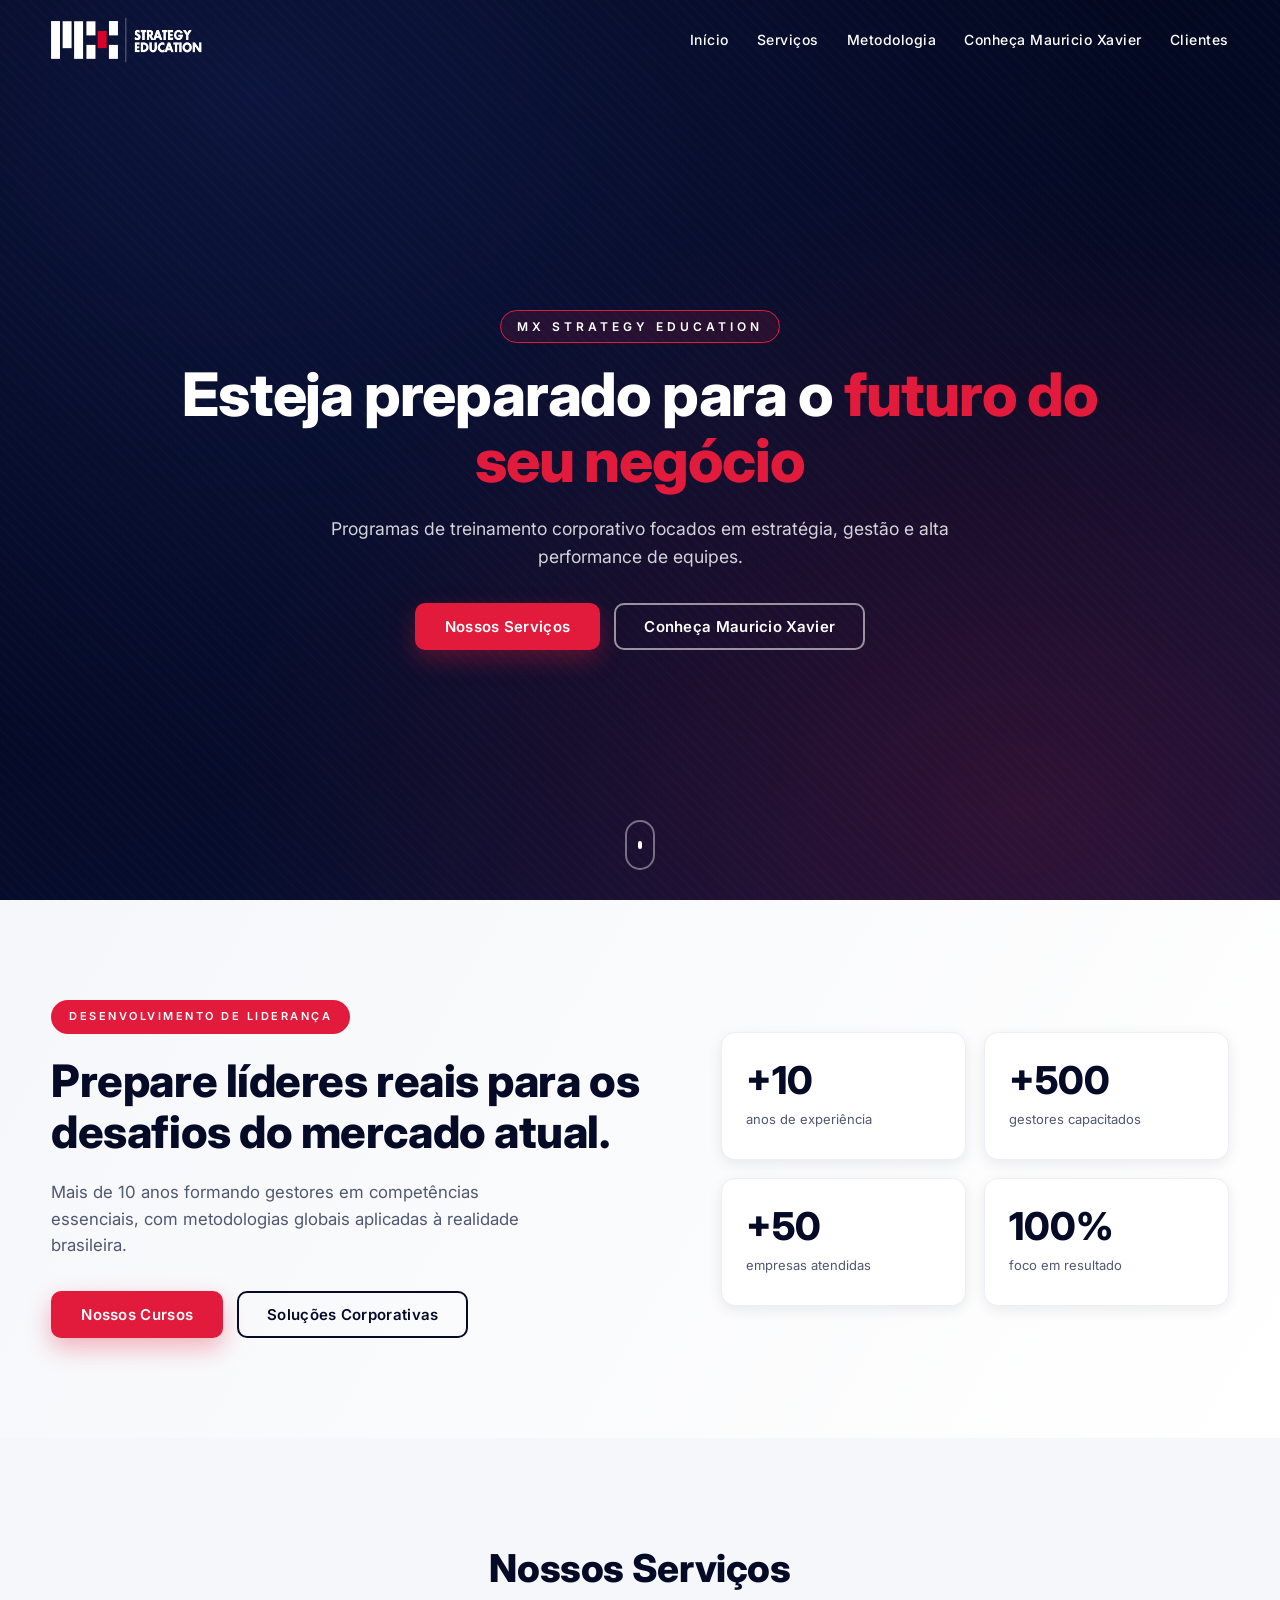
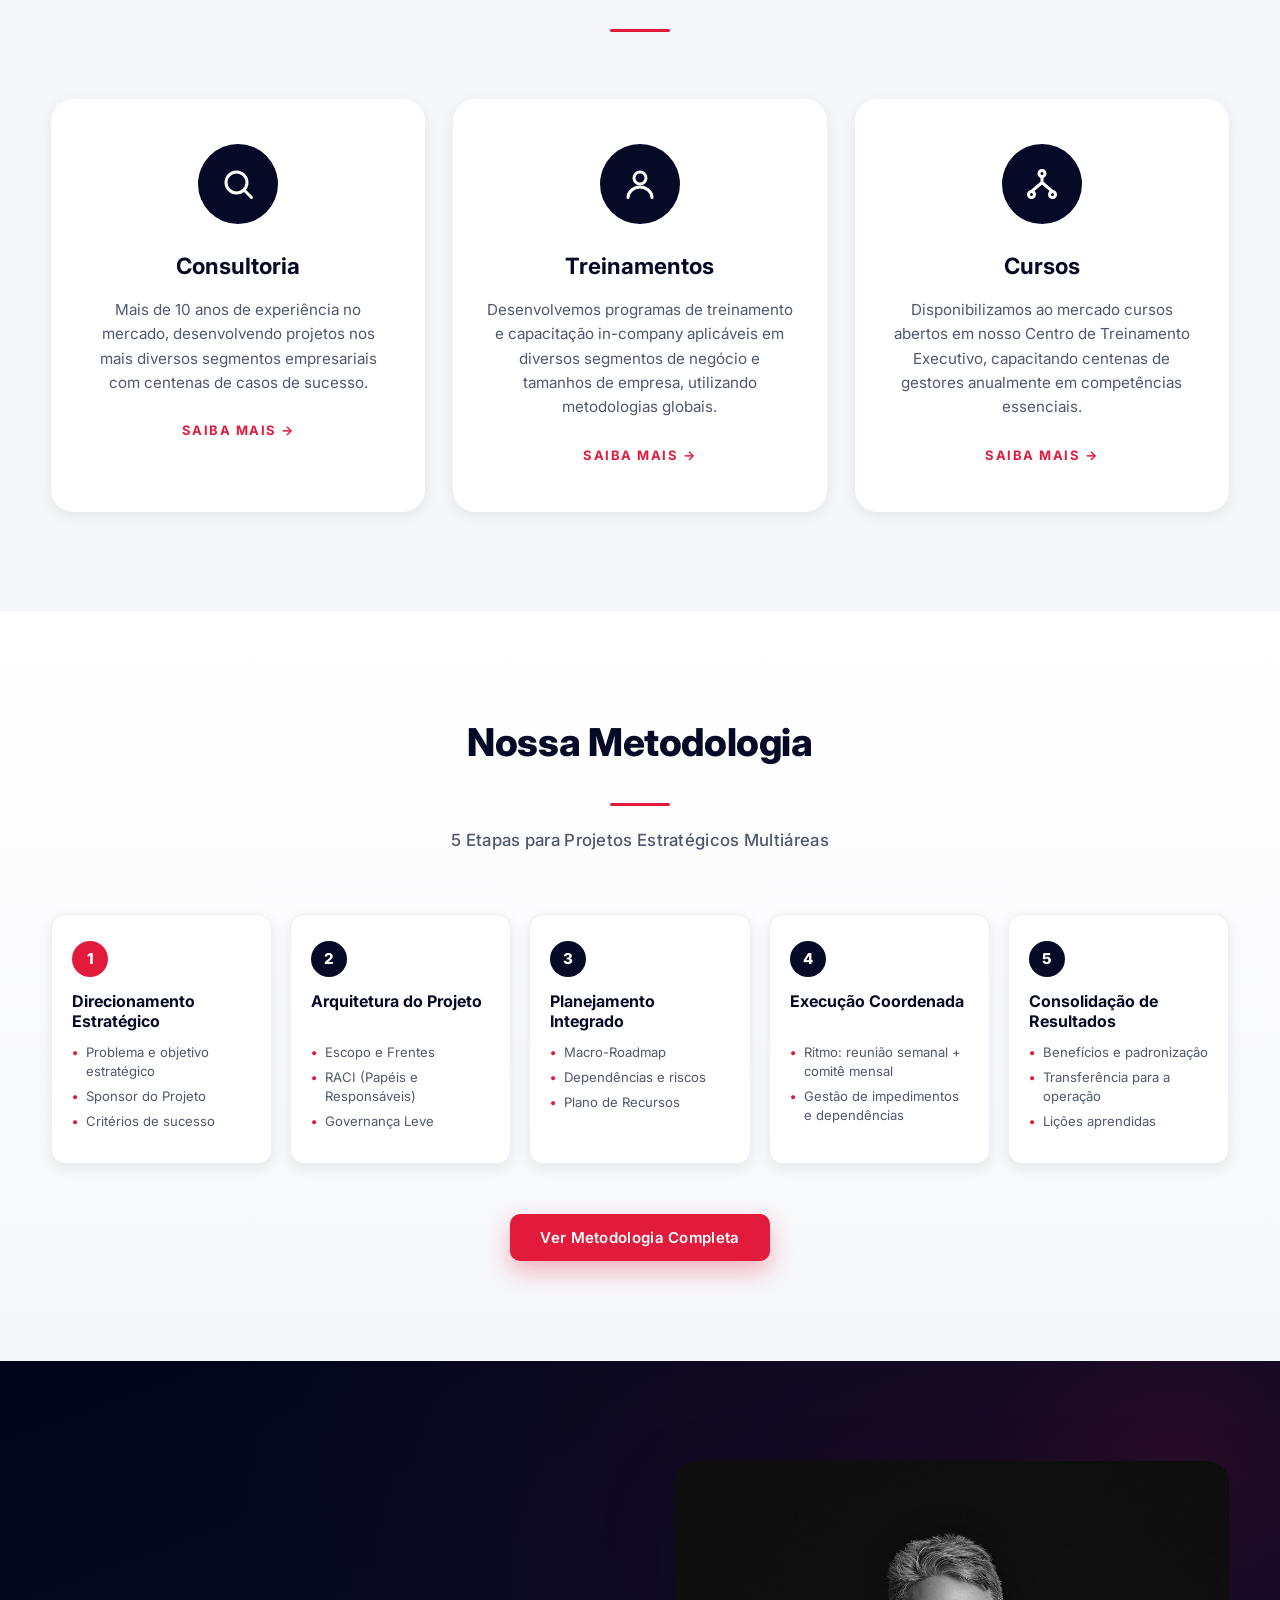
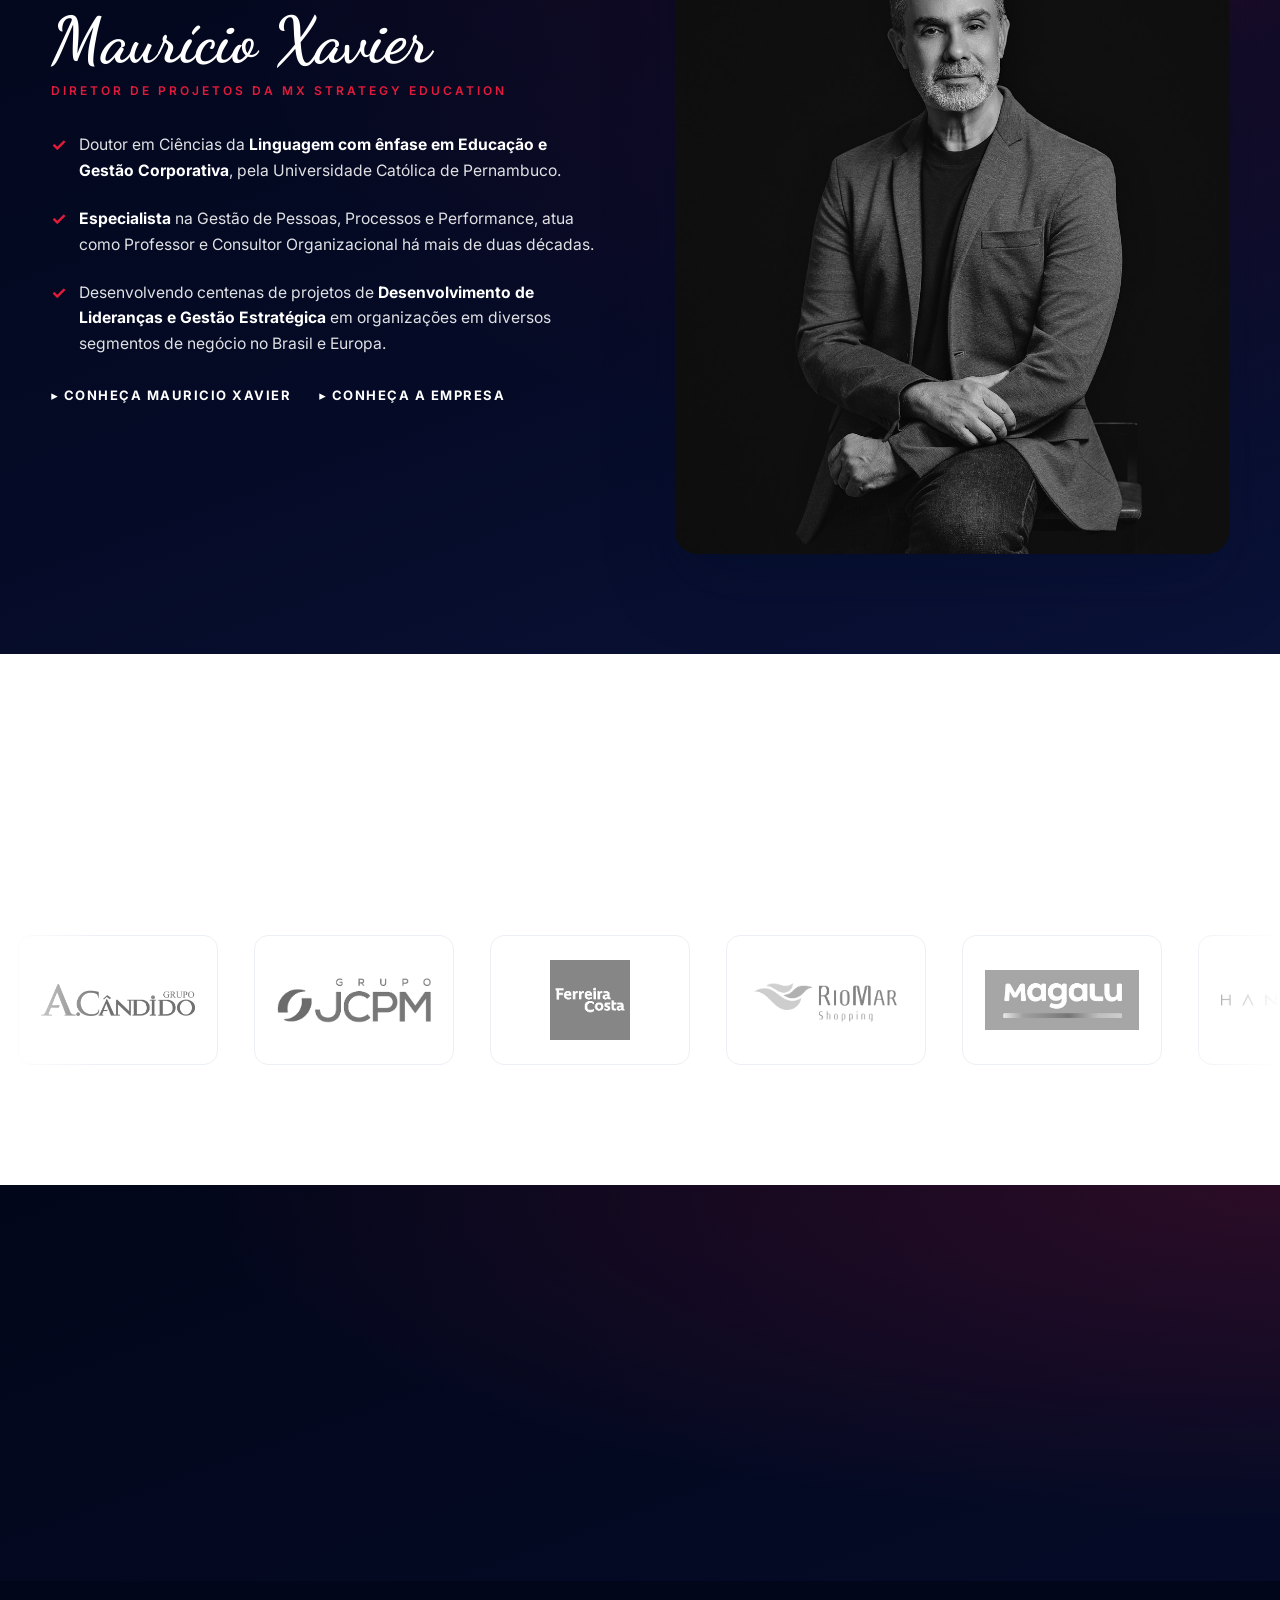
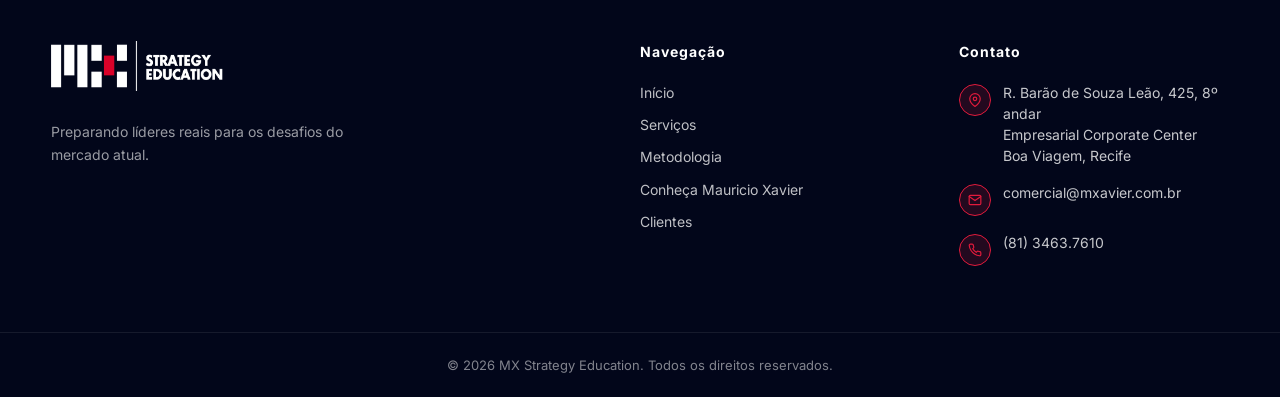
==== commit c6907d2b: "Novos clientes e carrossel" ====
--- a/index.html
+++ b/index.html
@@ -222,11 +222,31 @@
         <h2>Clientes</h2>
         <span class="section-divider"></span>
       </header>
-      <div class="client-grid">
-        <div class="client-logo"><img src="assets/cliente-acandido.png" alt="Grupo A.Cândido"></div>
-        <div class="client-logo"><img src="assets/cliente-ferreiracosta.png" alt="Ferreira Costa"></div>
-        <div class="client-logo"><img src="assets/cliente-hanazaki.jpg" alt="Hanazaki"></div>
-        <div class="client-logo"><img src="assets/cliente-isis.png" alt="Isis"></div>
+    </div>
+    <div class="client-carousel">
+      <div class="client-track">
+        <div class="client-slide"><img src="assets/cliente-acandido.png" alt="Grupo A.Cândido"></div>
+        <div class="client-slide"><img src="assets/cliente-jcpm.png" alt="JCPM"></div>
+        <div class="client-slide"><img src="assets/cliente-ferreiracosta.png" alt="Ferreira Costa"></div>
+        <div class="client-slide"><img src="assets/cliente-shopping-riomar.png" alt="Shopping RioMar"></div>
+        <div class="client-slide"><img src="assets/cliente-magalu.png" alt="Magalu"></div>
+        <div class="client-slide"><img src="assets/cliente-hanazaki.jpg" alt="Hanazaki"></div>
+        <div class="client-slide"><img src="assets/cliente-tre-pe.png" alt="TRE-PE"></div>
+        <div class="client-slide"><img src="assets/cliente-shopping-plaza.png" alt="Shopping Plaza"></div>
+        <div class="client-slide"><img src="assets/cliente-isis.png" alt="Isis"></div>
+        <div class="client-slide"><img src="assets/cliente-trt-pe.png" alt="TRT-PE"></div>
+        <div class="client-slide"><img src="assets/cliente-total-combustiveis.png" alt="Total Combustíveis"></div>
+        <div class="client-slide"><img src="assets/cliente-acandido.png" alt="Grupo A.Cândido"></div>
+        <div class="client-slide"><img src="assets/cliente-jcpm.png" alt="JCPM"></div>
+        <div class="client-slide"><img src="assets/cliente-ferreiracosta.png" alt="Ferreira Costa"></div>
+        <div class="client-slide"><img src="assets/cliente-shopping-riomar.png" alt="Shopping RioMar"></div>
+        <div class="client-slide"><img src="assets/cliente-magalu.png" alt="Magalu"></div>
+        <div class="client-slide"><img src="assets/cliente-hanazaki.jpg" alt="Hanazaki"></div>
+        <div class="client-slide"><img src="assets/cliente-tre-pe.png" alt="TRE-PE"></div>
+        <div class="client-slide"><img src="assets/cliente-shopping-plaza.png" alt="Shopping Plaza"></div>
+        <div class="client-slide"><img src="assets/cliente-isis.png" alt="Isis"></div>
+        <div class="client-slide"><img src="assets/cliente-trt-pe.png" alt="TRT-PE"></div>
+        <div class="client-slide"><img src="assets/cliente-total-combustiveis.png" alt="Total Combustíveis"></div>
       </div>
     </div>
   </section>
--- a/css/styles.css
+++ b/css/styles.css
@@ -615,3 +615,67 @@
   .method-overview { grid-template-columns: 1fr; }
   .method-detail-list { gap: 40px; }
 }
+
+/* =========================================================
+   CARROSSEL DE CLIENTES (infinito, pausa no hover)
+   ========================================================= */
+.client-carousel {
+  position: relative;
+  overflow: hidden;
+  padding: 20px 0;
+  -webkit-mask-image: linear-gradient(to right, transparent 0, #000 8%, #000 92%, transparent 100%);
+          mask-image: linear-gradient(to right, transparent 0, #000 8%, #000 92%, transparent 100%);
+}
+.client-track {
+  display: flex;
+  width: max-content;
+  animation: scrollClients 50s linear infinite;
+  will-change: transform;
+}
+.client-carousel:hover .client-track {
+  animation-play-state: paused;
+}
+.client-slide {
+  flex: 0 0 auto;
+  width: 200px;
+  height: 130px;
+  margin: 0 18px;
+  background: var(--white);
+  border-radius: var(--radius);
+  border: 1px solid var(--gray-100);
+  display: flex;
+  align-items: center;
+  justify-content: center;
+  padding: 24px 22px;
+  transition: transform var(--transition), box-shadow var(--transition), border-color var(--transition);
+}
+.client-slide img {
+  max-width: 100%;
+  max-height: 100%;
+  width: auto;
+  height: auto;
+  object-fit: contain;
+  object-position: center;
+  filter: grayscale(100%);
+  opacity: 0.65;
+  transition: filter var(--transition), opacity var(--transition), transform var(--transition);
+}
+.client-slide:hover {
+  transform: translateY(-4px);
+  box-shadow: var(--shadow-md);
+  border-color: var(--red);
+}
+.client-slide:hover img {
+  filter: grayscale(0%);
+  opacity: 1;
+  transform: scale(1.05);
+}
+@keyframes scrollClients {
+  from { transform: translateX(0); }
+  to   { transform: translateX(-50%); }
+}
+
+@media (max-width: 720px) {
+  .client-slide { width: 160px; height: 110px; margin: 0 12px; padding: 18px; }
+  .client-track { animation-duration: 40s; }
+}
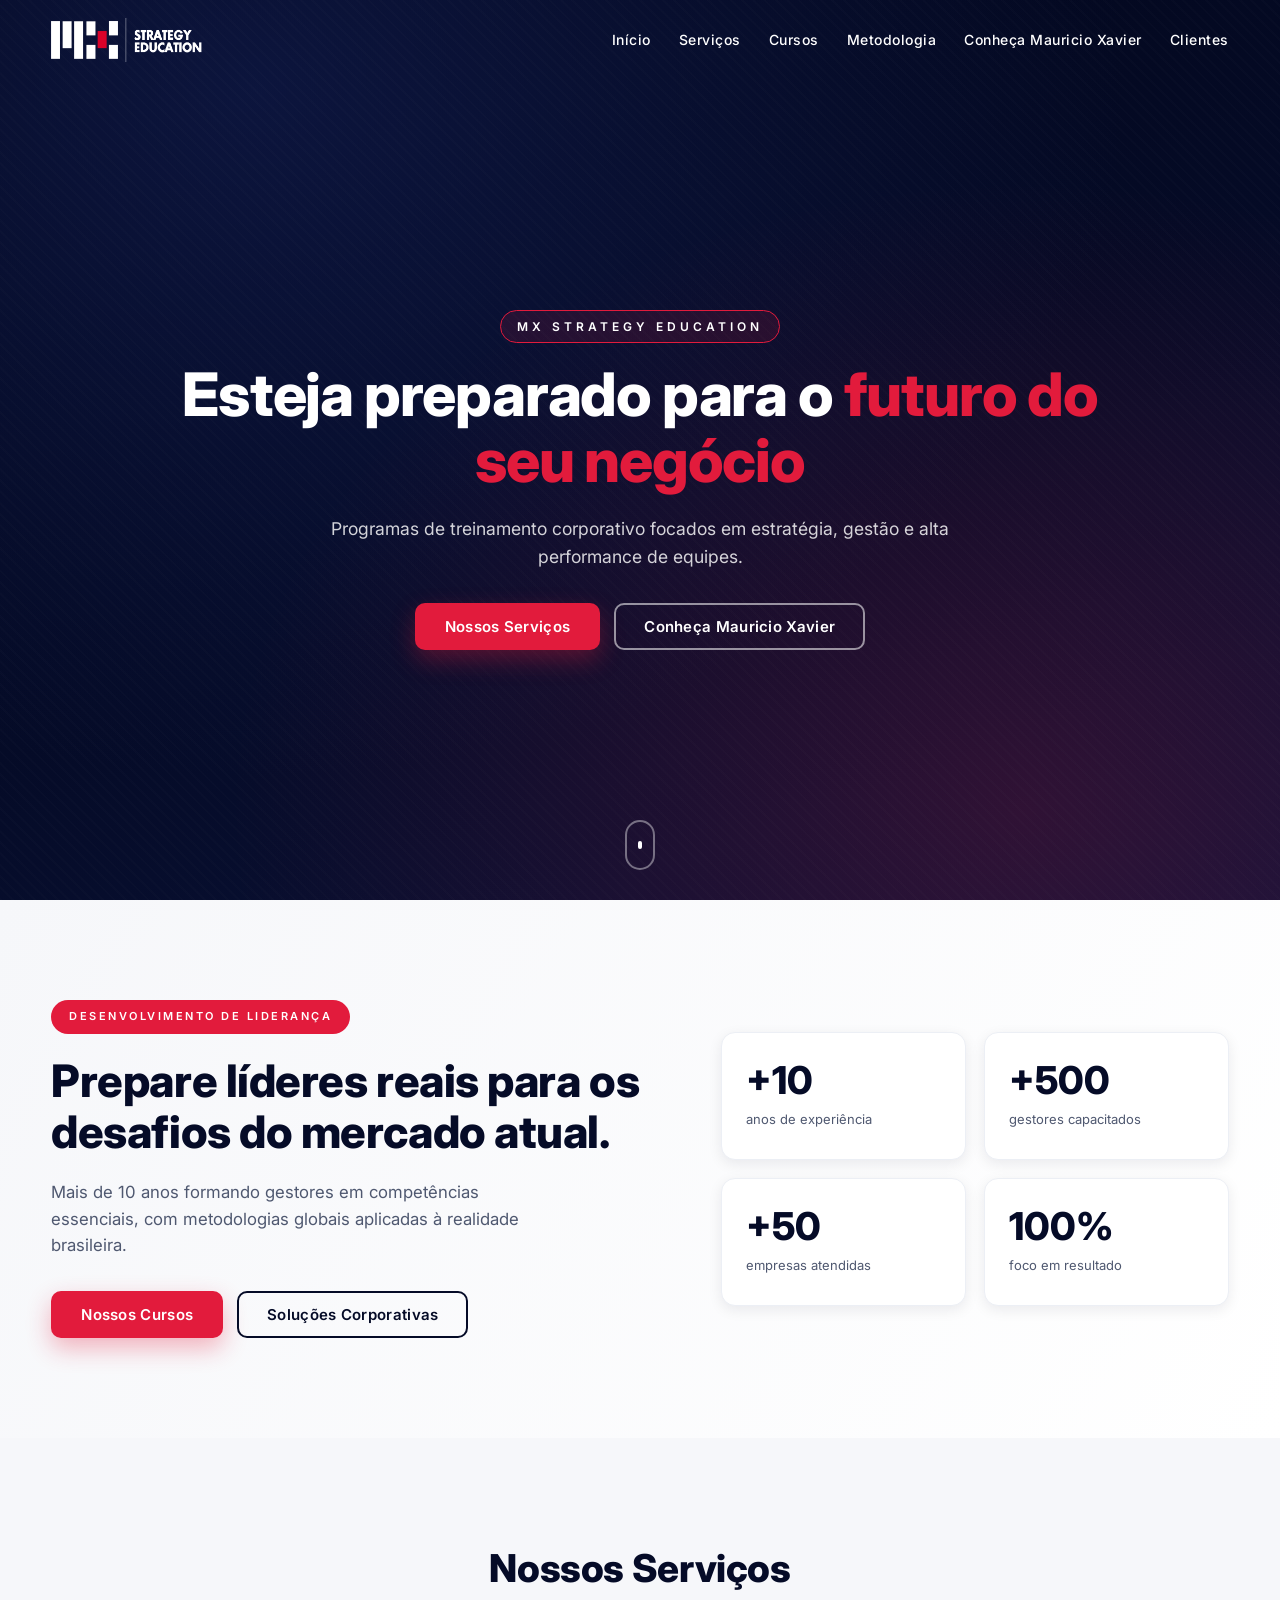
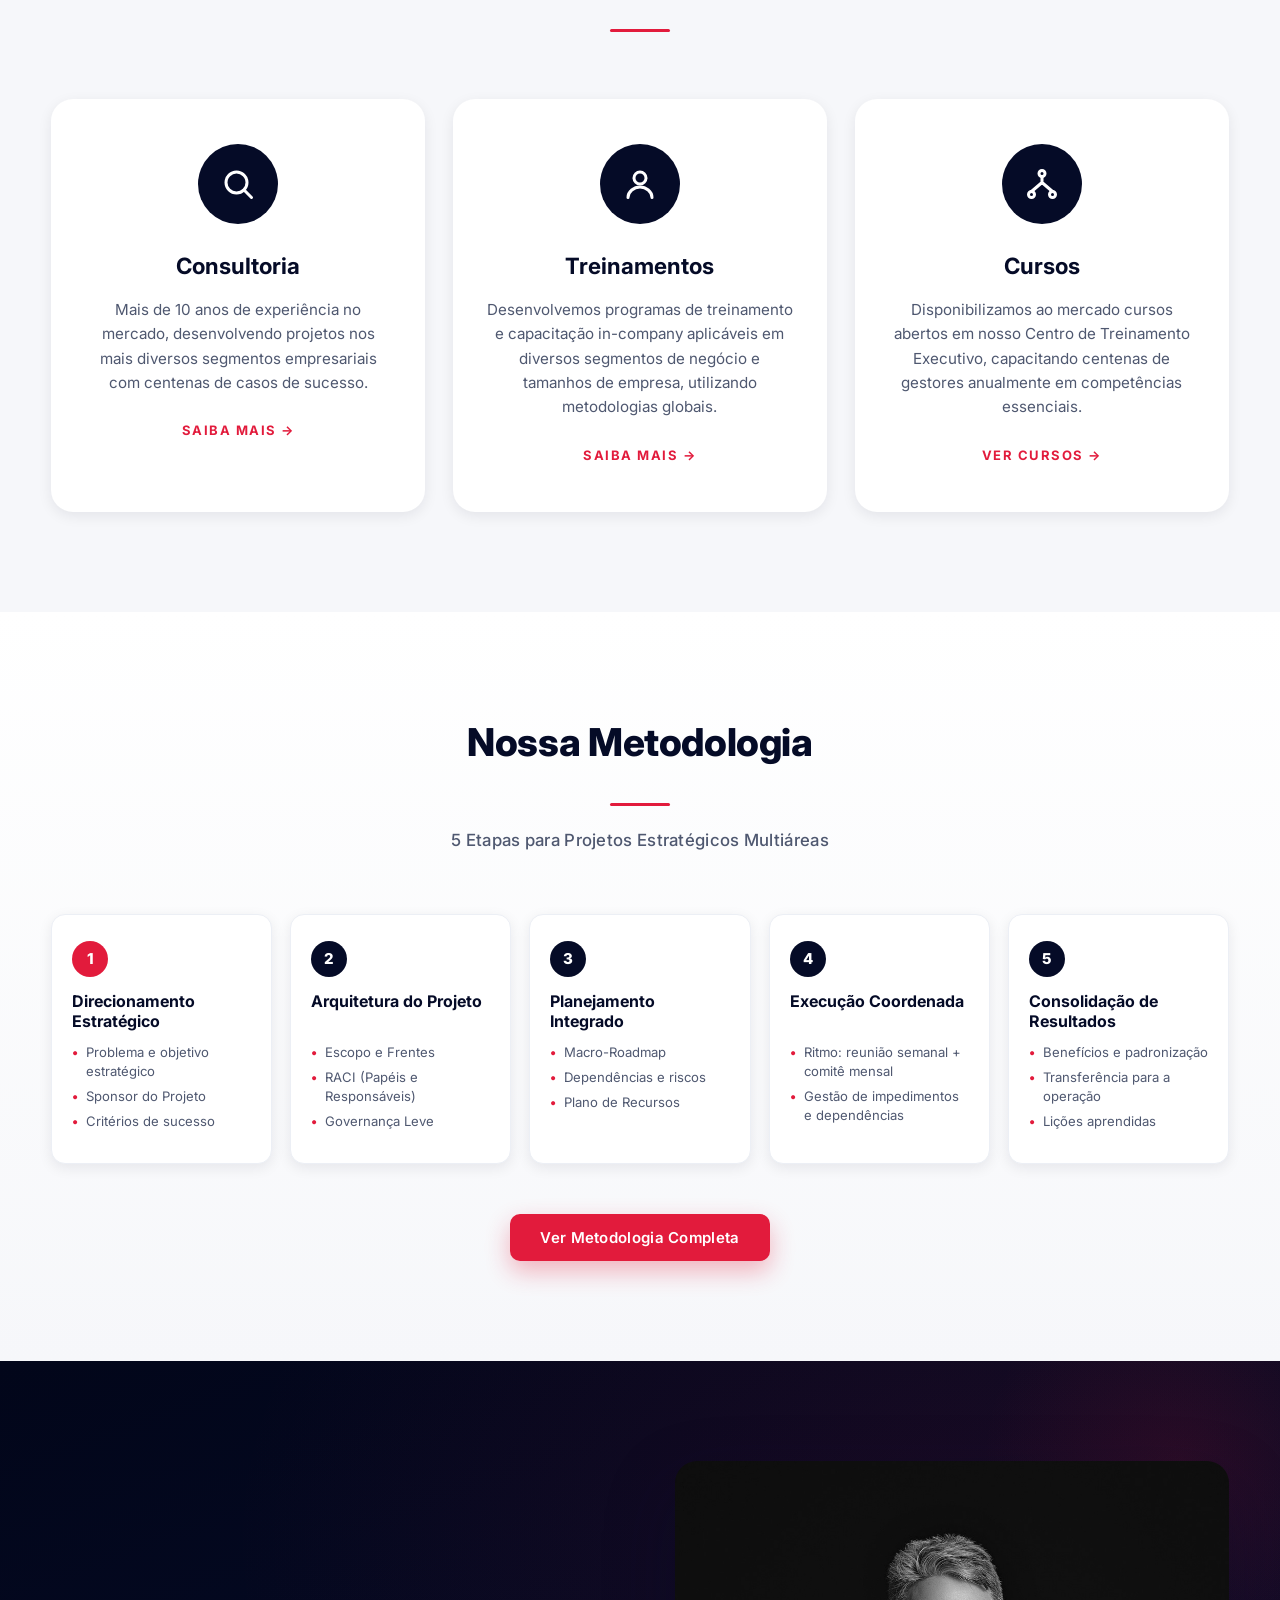
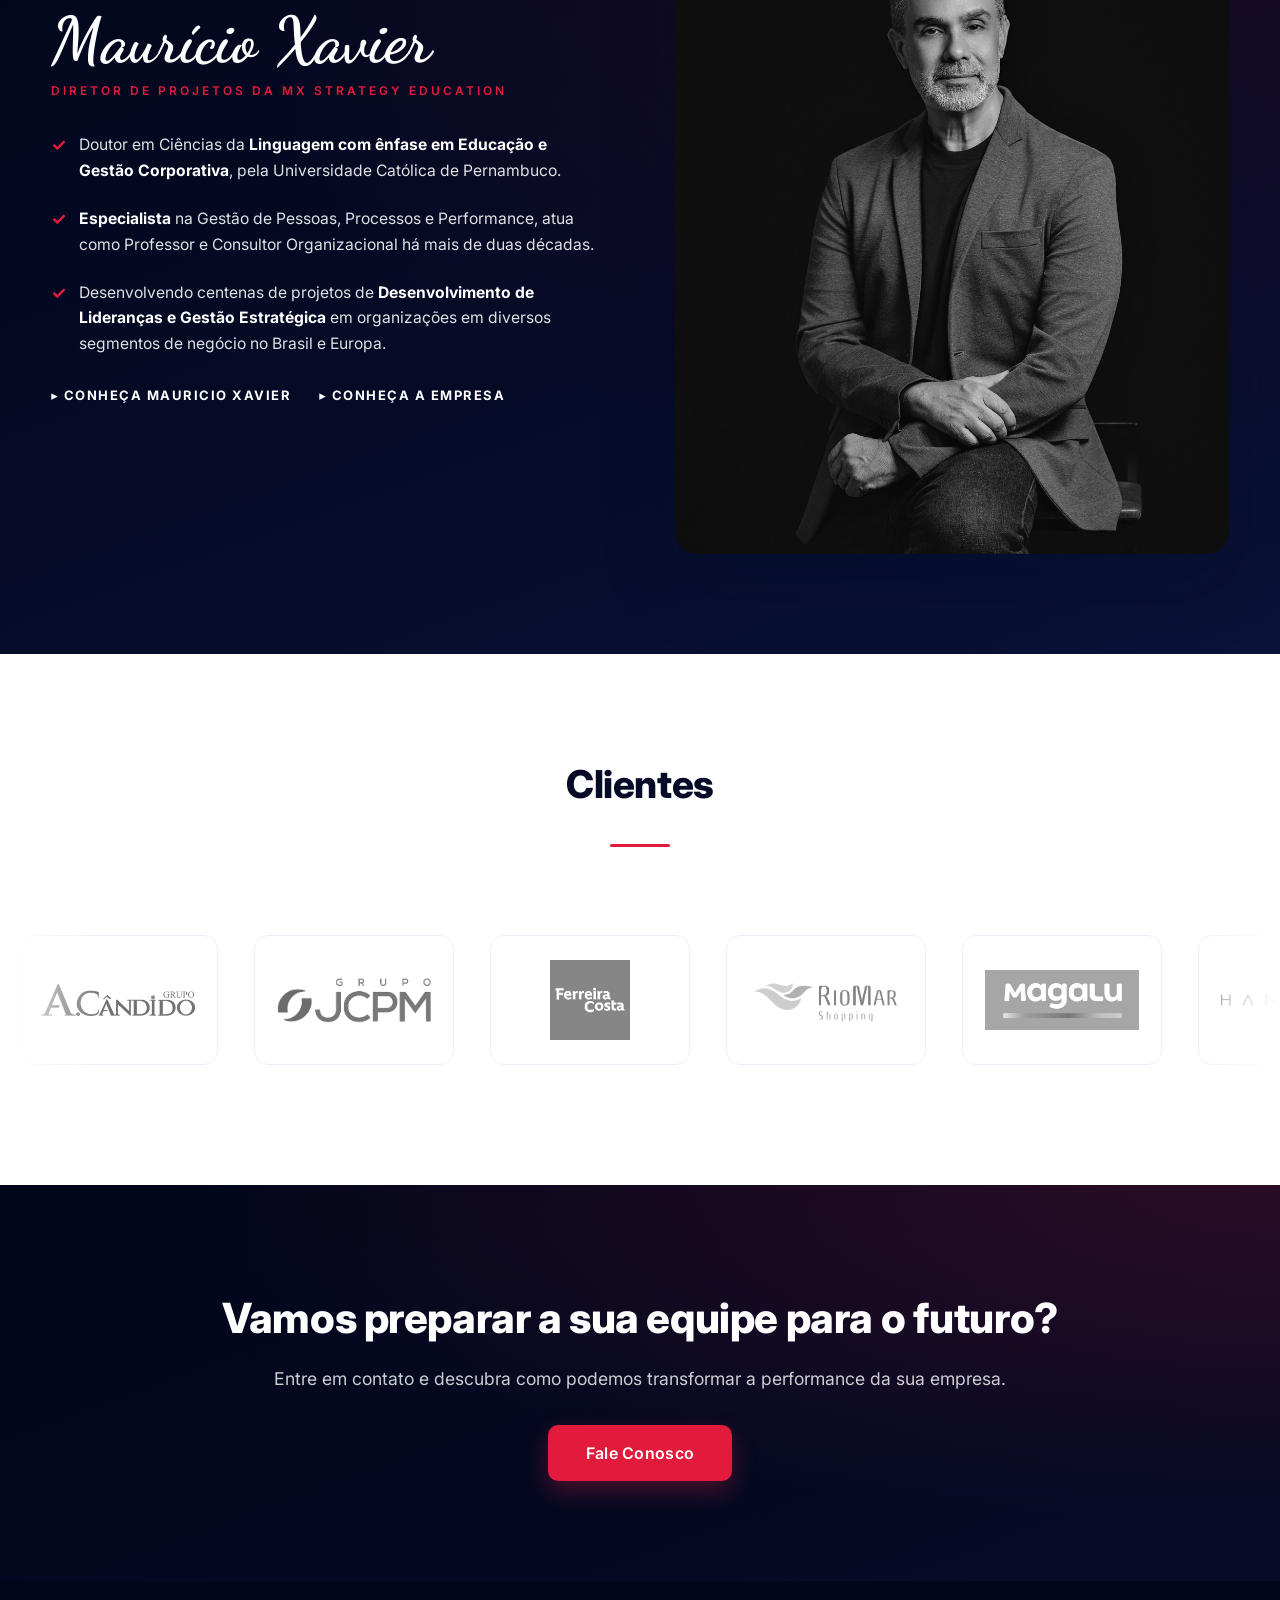
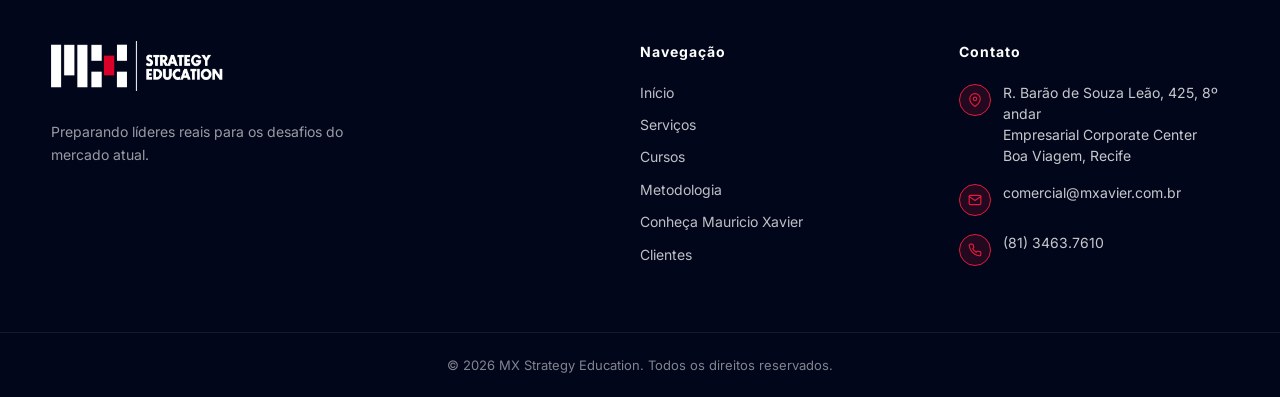
==== commit 2f74c3e8: "Adiciona carrossel de clientes, página Cursos e ajustes finos" ====
--- a/index.html
+++ b/index.html
@@ -44,6 +44,7 @@
       <nav class="nav" id="mainNav">
         <a href="#inicio">Início</a>
         <a href="#servicos">Serviços</a>
+        <a href="cursos.html">Cursos</a>
         <a href="#metodologia">Metodologia</a>
         <a href="#mauricio">Conheça Mauricio Xavier</a>
         <a href="#clientes">Clientes</a>
@@ -128,7 +129,7 @@
           </div>
           <h3>Cursos</h3>
           <p>Disponibilizamos ao mercado cursos abertos em nosso Centro de Treinamento Executivo, capacitando centenas de gestores anualmente em competências essenciais.</p>
-          <a href="#contato" class="card-link">SAIBA MAIS →</a>
+          <a href="cursos.html" class="card-link">VER CURSOS →</a>
         </article>
       </div>
     </div>
@@ -270,6 +271,7 @@
         <ul>
           <li><a href="#inicio">Início</a></li>
           <li><a href="#servicos">Serviços</a></li>
+          <li><a href="cursos.html">Cursos</a></li>
           <li><a href="#metodologia">Metodologia</a></li>
           <li><a href="#mauricio">Conheça Mauricio Xavier</a></li>
           <li><a href="#clientes">Clientes</a></li>
--- a/css/styles.css
+++ b/css/styles.css
@@ -679,3 +679,173 @@
   .client-slide { width: 160px; height: 110px; margin: 0 12px; padding: 18px; }
   .client-track { animation-duration: 40s; }
 }
+
+/* =========================================================
+   PÁGINA CURSOS
+   ========================================================= */
+.course-grid {
+  display: grid;
+  grid-template-columns: 1.4fr 1fr;
+  gap: 40px;
+  align-items: stretch;
+  margin-top: 20px;
+}
+.course-grid .course-banner img { align-self: center; }
+.course-banner {
+  position: relative;
+  border-radius: var(--radius-lg);
+  overflow: hidden;
+  box-shadow: var(--shadow-lg);
+  background: linear-gradient(160deg, var(--blue-950), var(--blue-900));
+  display: flex;
+  align-items: center;
+  justify-content: center;
+  min-height: 380px;
+}
+.course-banner img {
+  width: 100%;
+  height: auto;
+  max-height: 100%;
+  object-fit: contain;
+  object-position: center;
+  display: block;
+}
+.course-banner .banner-placeholder {
+  position: absolute;
+  inset: 0;
+  display: grid;
+  place-items: center;
+  color: rgba(255,255,255,0.6);
+  font-size: 14px;
+  text-align: center;
+  padding: 30px;
+}
+.course-card {
+  background: var(--white);
+  border-radius: var(--radius-lg);
+  border: 1px solid var(--gray-100);
+  padding: 36px 32px;
+  box-shadow: var(--shadow-md);
+  display: flex;
+  flex-direction: column;
+  justify-content: space-between;
+  position: relative;
+  overflow: hidden;
+}
+.course-card::before {
+  content: '';
+  position: absolute;
+  top: 0; left: 0; right: 0;
+  height: 4px;
+  background: linear-gradient(90deg, var(--red), var(--blue-700));
+}
+.course-card .price-label {
+  font-size: 13px;
+  color: var(--gray-600);
+  letter-spacing: 1px;
+  text-transform: uppercase;
+  margin: 0 0 6px;
+  font-weight: 600;
+}
+.course-card .price-main {
+  font-size: clamp(2.2rem, 4vw, 2.8rem);
+  font-weight: 800;
+  color: var(--blue-900);
+  line-height: 1;
+  letter-spacing: -0.02em;
+  margin: 0 0 8px;
+}
+.course-card .price-main .currency { font-size: 0.5em; vertical-align: top; margin-right: 4px; }
+.course-card .price-installments {
+  font-size: 0.95rem;
+  color: var(--gray-600);
+  margin: 0 0 22px;
+}
+.course-card .price-installments strong { color: var(--blue-900); font-weight: 700; }
+.course-card .btn { width: 100%; text-align: center; margin-bottom: 22px; }
+.course-features {
+  display: grid;
+  grid-template-columns: repeat(3, 1fr);
+  gap: 8px;
+}
+.course-features .feature {
+  display: flex;
+  flex-direction: column;
+  align-items: center;
+  gap: 6px;
+  padding: 12px 6px;
+  background: var(--gray-50);
+  border-radius: 10px;
+  text-align: center;
+}
+.course-features .feature-icon {
+  width: 28px;
+  height: 28px;
+  border-radius: 50%;
+  display: grid;
+  place-items: center;
+  background: rgba(226, 27, 60, 0.12);
+  color: var(--red);
+}
+.course-features .feature-icon svg { width: 14px; height: 14px; }
+.course-features .feature span {
+  font-size: 11px;
+  font-weight: 600;
+  color: var(--blue-900);
+  letter-spacing: 0.3px;
+}
+
+/* Detalhes do curso (módulos) */
+.course-modules {
+  margin-top: 80px;
+}
+.modules-grid {
+  display: grid;
+  grid-template-columns: repeat(2, 1fr);
+  gap: 18px;
+  margin-top: 30px;
+}
+.module-card {
+  background: var(--white);
+  border-radius: var(--radius);
+  border: 1px solid var(--gray-100);
+  padding: 22px 24px;
+  display: flex;
+  gap: 16px;
+  align-items: flex-start;
+  transition: transform var(--transition), box-shadow var(--transition), border-color var(--transition);
+}
+.module-card:hover {
+  transform: translateY(-3px);
+  box-shadow: var(--shadow-sm);
+  border-color: var(--red);
+}
+.module-card .mod-num {
+  flex: 0 0 36px;
+  width: 36px; height: 36px;
+  border-radius: 8px;
+  background: var(--blue-900);
+  color: var(--white);
+  display: grid;
+  place-items: center;
+  font-weight: 800;
+  font-size: 13px;
+}
+.module-card h4 {
+  font-size: 1rem;
+  font-weight: 700;
+  color: var(--blue-900);
+  margin: 0 0 6px;
+}
+.module-card p {
+  font-size: 0.9rem;
+  color: var(--gray-600);
+  margin: 0;
+  line-height: 1.5;
+}
+
+@media (max-width: 960px) {
+  .course-grid { grid-template-columns: 1fr; }
+  .course-banner { min-height: 260px; }
+  .modules-grid { grid-template-columns: 1fr; }
+}
